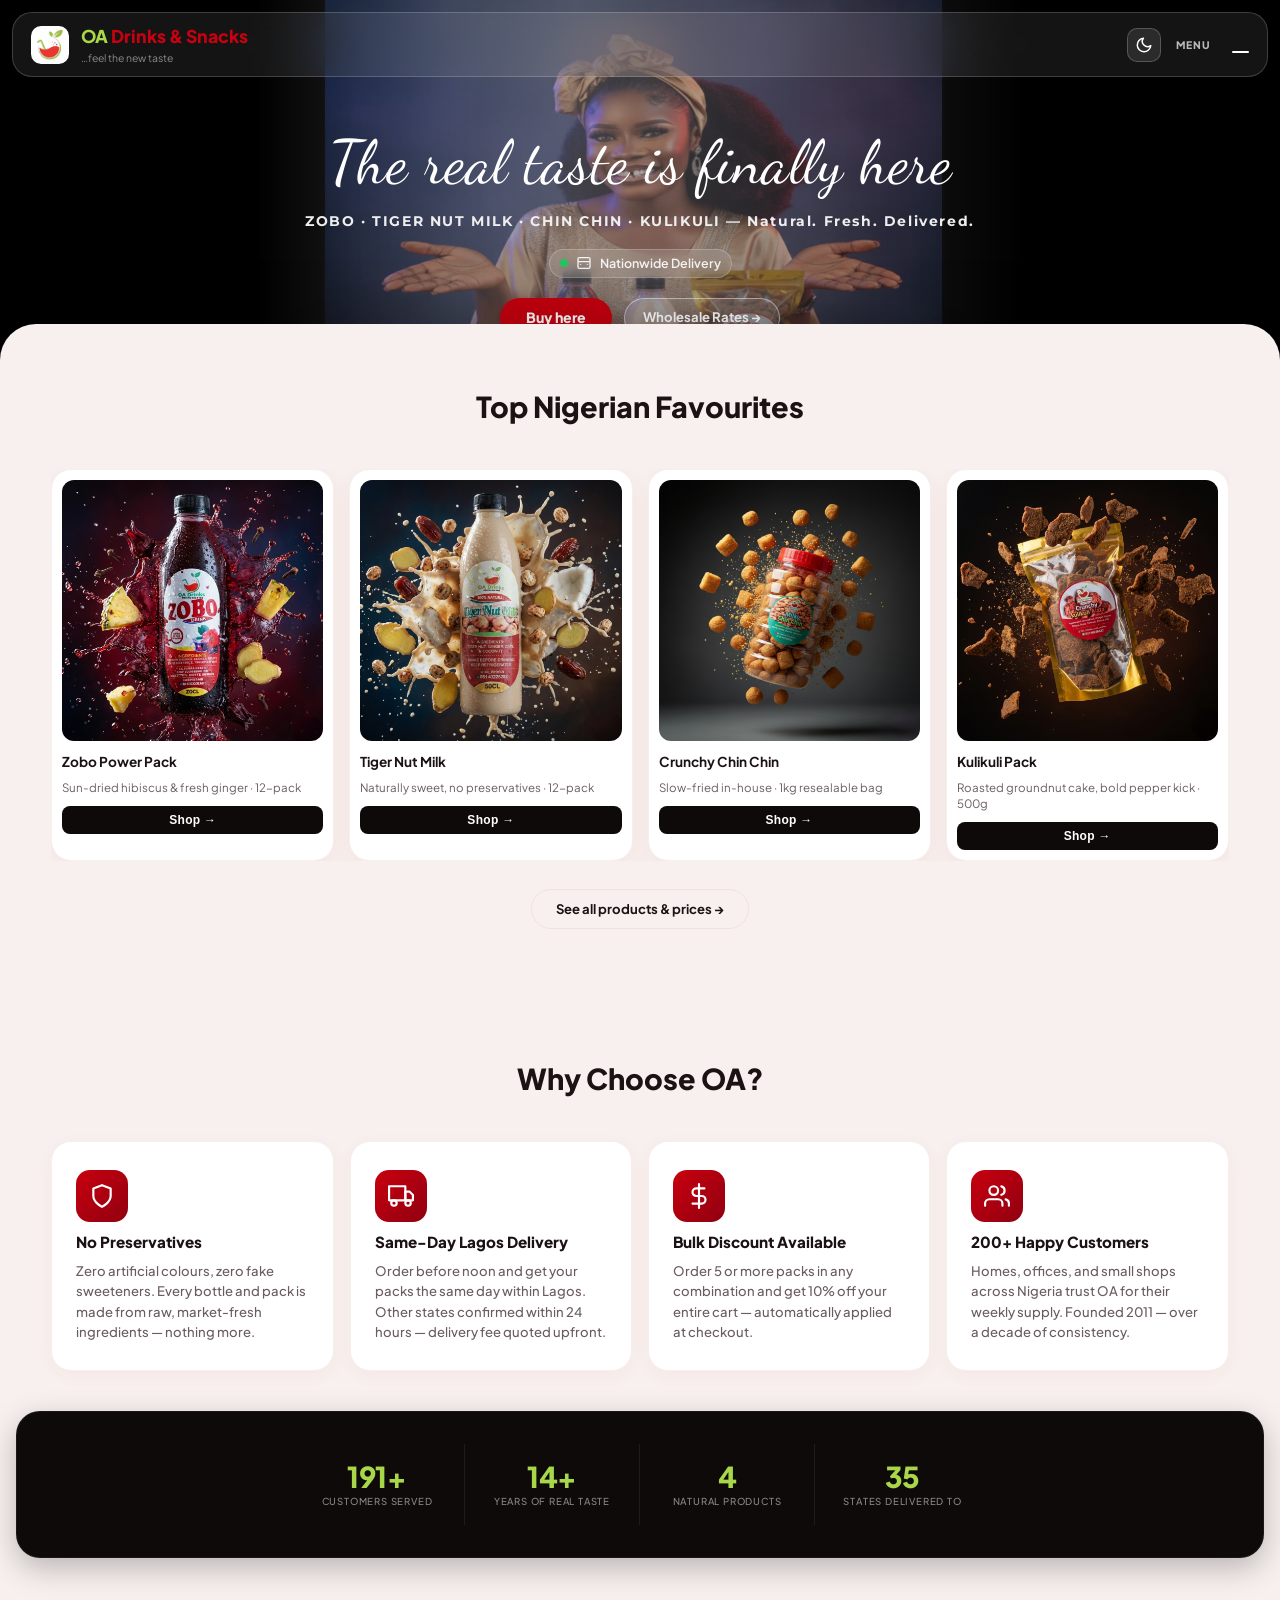
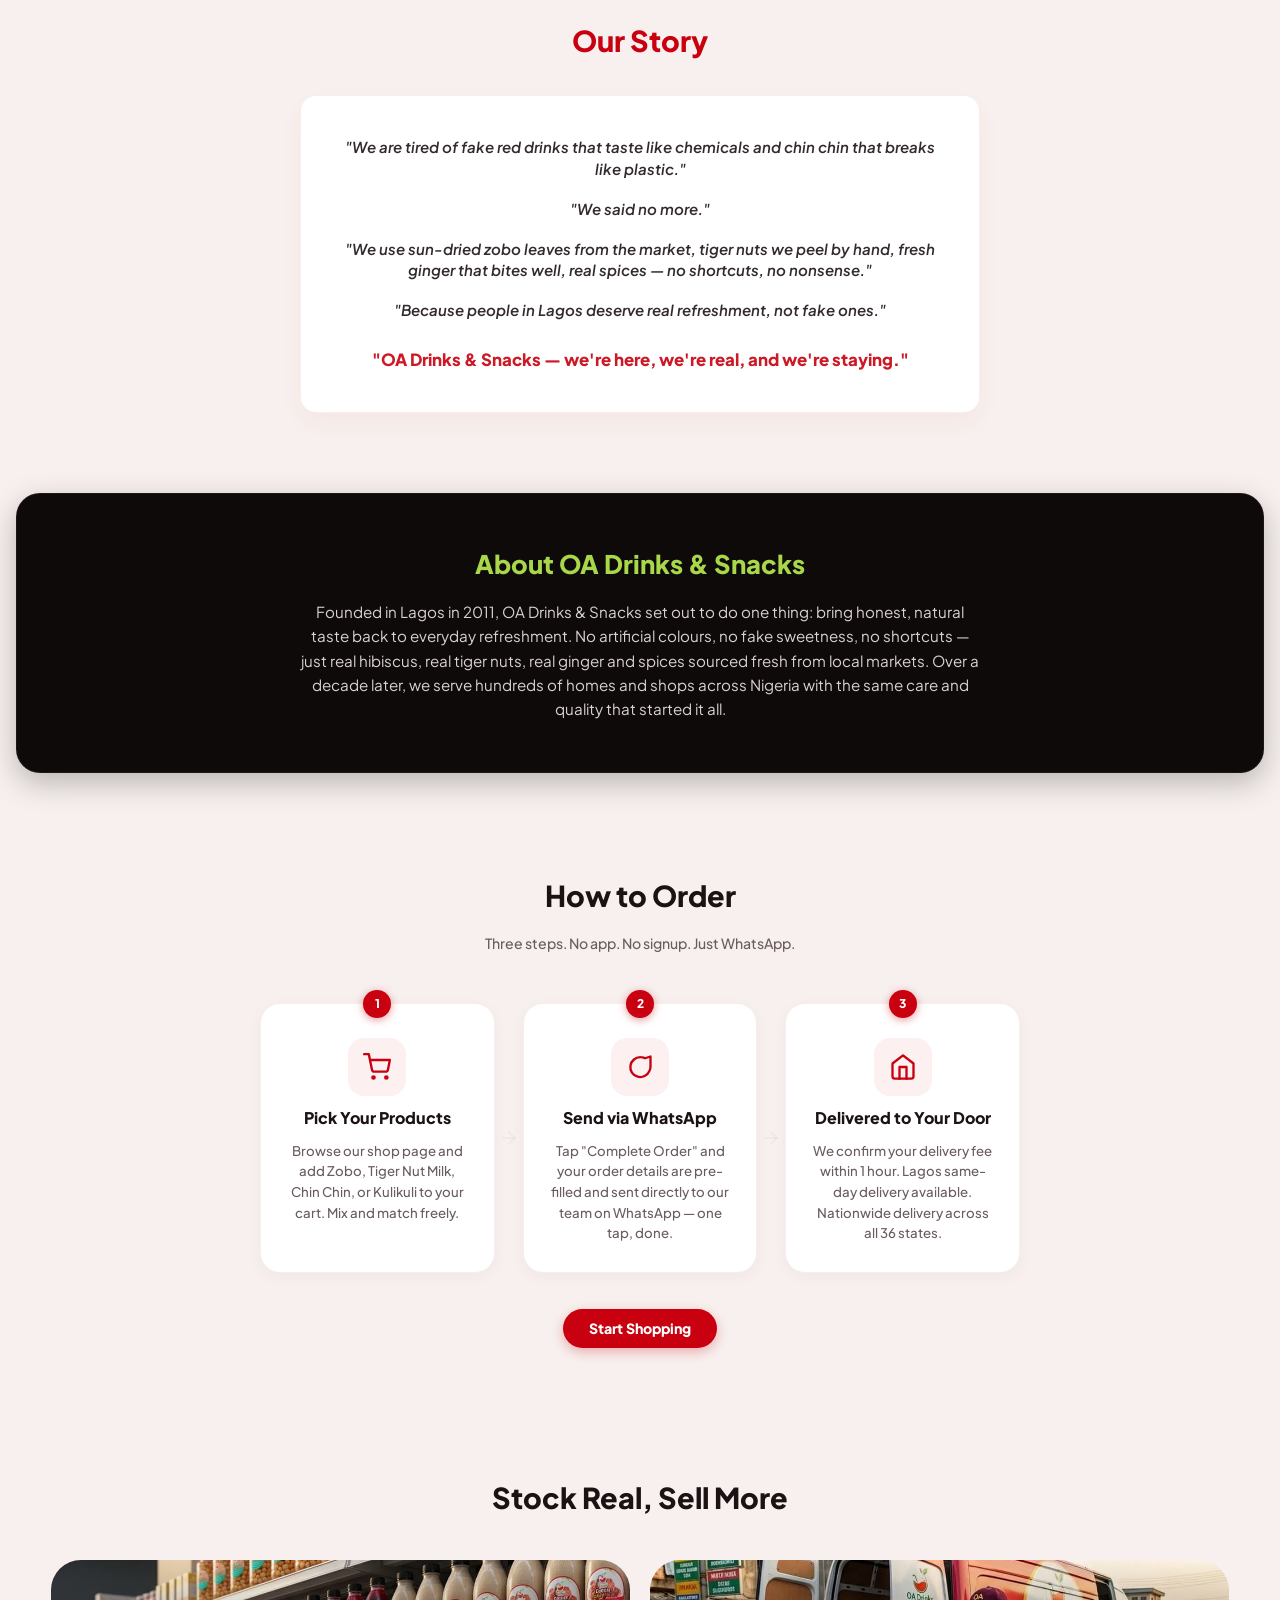
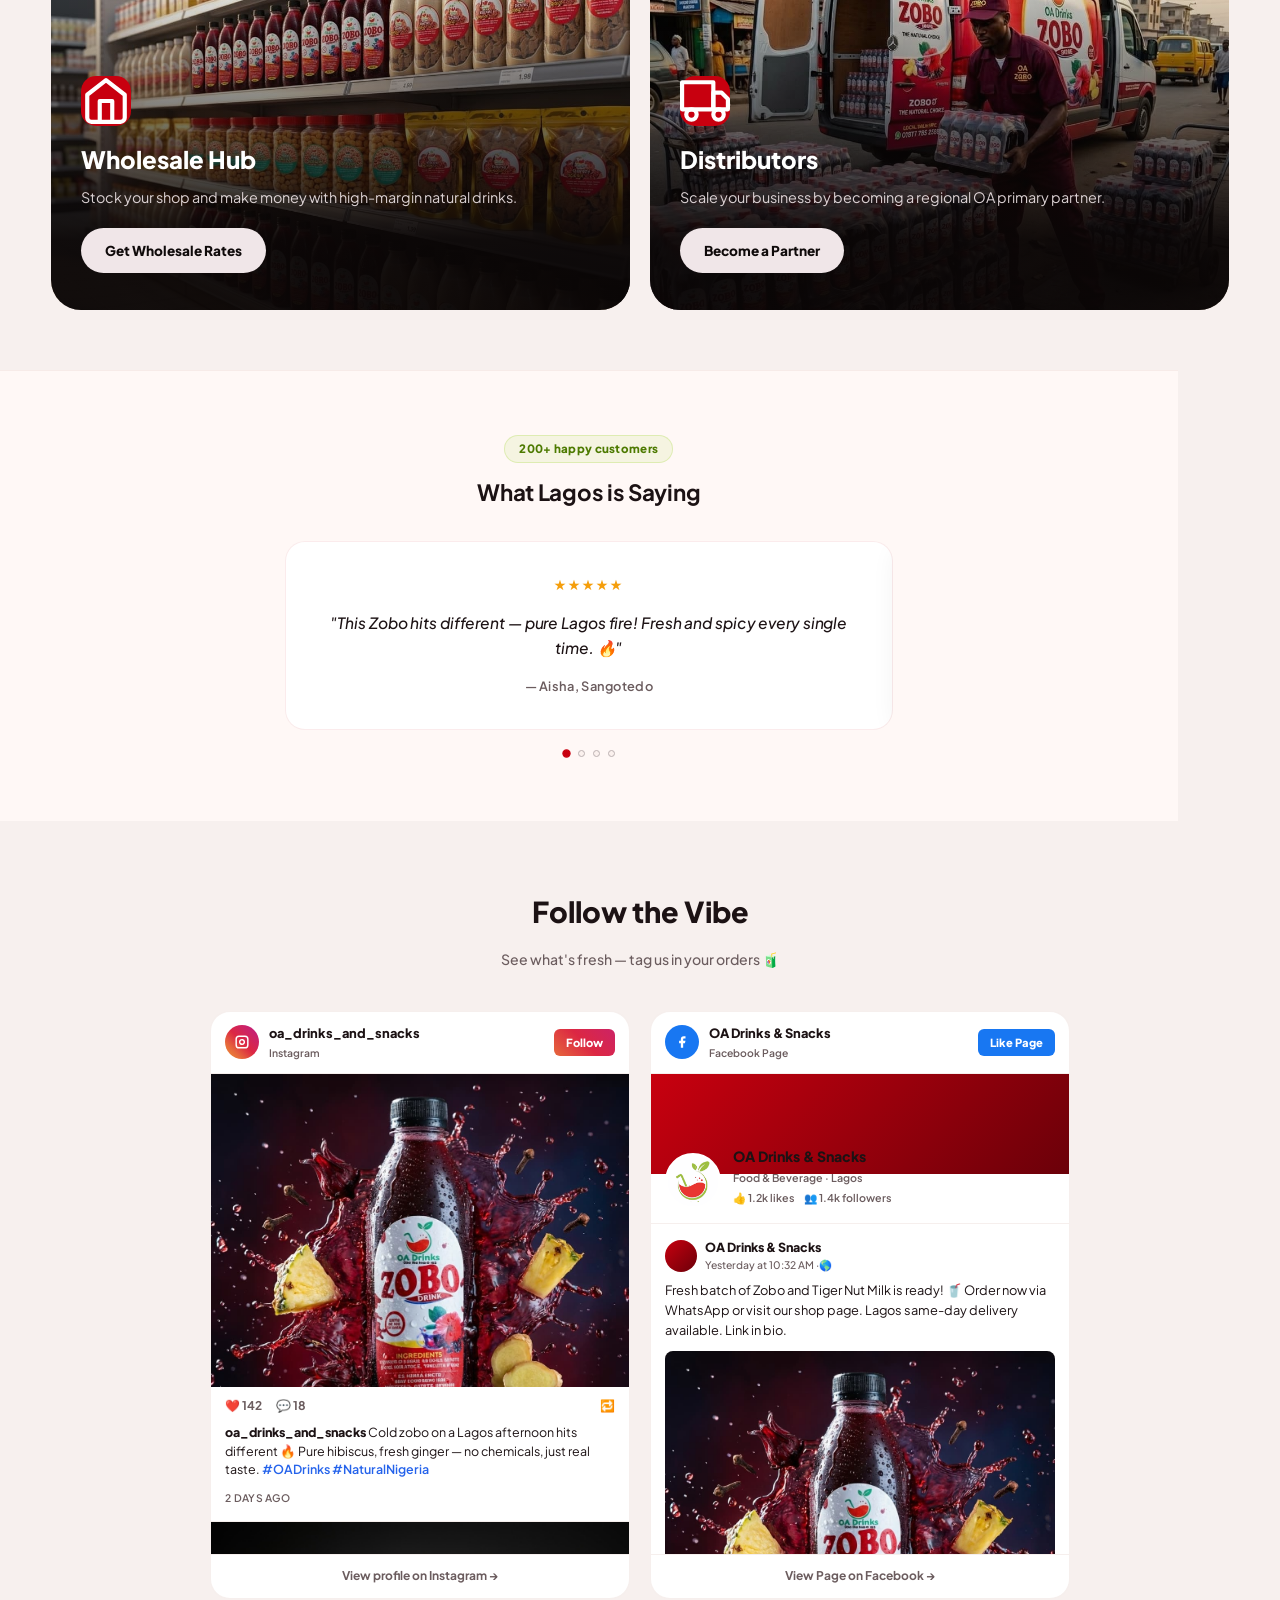
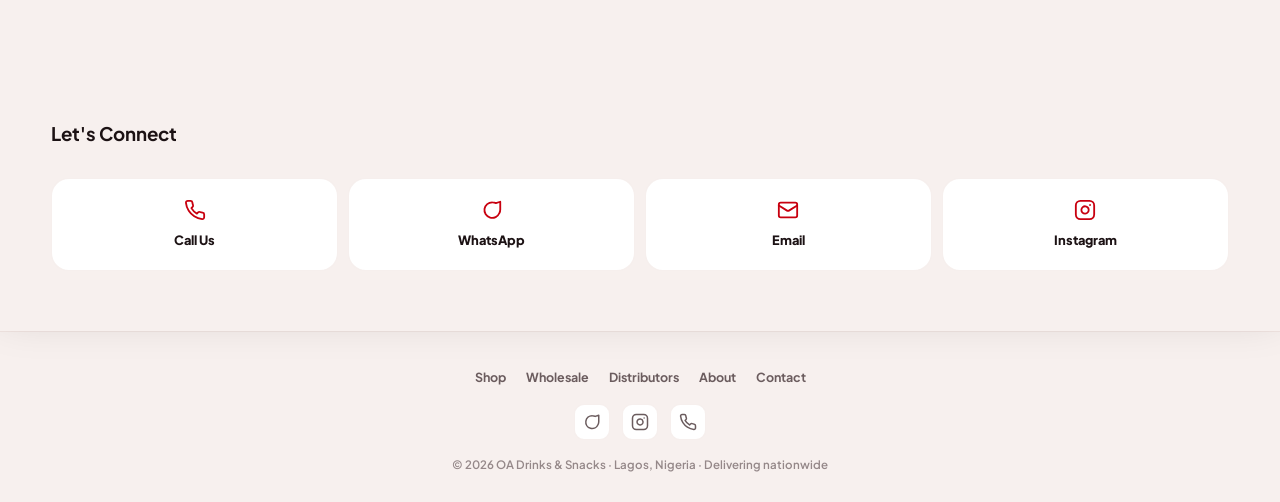
==== index.html @ d8aaf2cd "Upload Test for Sheet DB" ====
<!DOCTYPE html>
<html lang="en">
<head>
  <meta charset="UTF-8" />
  <meta name="viewport" content="width=device-width, initial-scale=1.0"/>
  <title>OA Drinks & Snacks | The Real Taste is Finally Here</title>
  <link rel="stylesheet" href="index.css" />
  <link href="https://fonts.googleapis.com/css2?family=Plus+Jakarta+Sans:wght@400;500;600;700;800&family=Montserrat:wght@700;900&family=Dancing+Script:wght@400;500;600;700&display=swap" rel="stylesheet">
  <link rel="stylesheet" href="bot.css">
  <!-- Facebook SDK for Page Plugin -->
  <script async defer crossorigin="anonymous"
    src="https://connect.facebook.net/en_GB/sdk.js#xfbml=1&version=v19.0"
    nonce="oa2026fb">
  </script>
  <script src="bot.js" defer></script>
</head>
<body>

  <div id="fb-root"></div>

  <div id="preloader" class="shimmer">
    <div class="skeleton-header"></div>
    <div class="skeleton-hero"></div>
    <div class="skeleton-grid container">
      <div class="skeleton-card"></div>
      <div class="skeleton-card"></div>
      <div class="skeleton-card"></div>
      <div class="skeleton-card"></div>
    </div>
  </div>

  <header class="header">
    <div class="logo-container">
      <img src="logo.png" alt="OA Logo" class="oa-logo-box" style="object-fit: contain; background: none;">
      <div class="brand-text">
        <h1 class="brand-name">
          <span class="lime">OA</span> <span class="red">Drinks & Snacks</span>
        </h1>
        <p class="brand-tagline">…feel the new taste</p>
      </div>
    </div>

    <div class="nav-right-actions">
      <button id="theme-toggle" aria-label="Toggle Theme">
        <svg xmlns="http://www.w3.org/2000/svg" width="18" height="18" viewBox="0 0 24 24" fill="none" stroke="currentColor" stroke-width="2" stroke-linecap="round" stroke-linejoin="round"><path d="M21 12.79A9 9 0 1 1 11.21 3 7 7 0 0 0 21 12.79z"></path></svg>
      </button>

      <div class="nav-trigger-wrapper">
        <span class="menu-label">MENU</span>
        <button class="hamburger" aria-label="Toggle menu">
          <span class="line-top"></span>
          <span class="line-bottom"></span>
        </button>
      </div>
    </div>

    <nav class="mobile-menu">
      <ul>
        <li><a href="consumer.html">Buy Here</a></li>
        <li><a href="business.html">Wholesale Hub</a></li>
        <li><a href="distributor.html">Distributors</a></li>
        <li><a href="#about">About Us</a></li>
        <li><a href="#social">Follow Us</a></li>
        <li><a href="#contact">Contact Us</a></li>
      </ul>
    </nav>
  </header>

  <section class="parallax-hero">
    <div class="hero-shimmer-overlay"></div>
    <div class="hero-content">
      <h2 class="hero-title animate-slide-up">
        <span class="word" data-word="The">The</span>
        <span class="word" data-word="real">real</span>
        <span class="word" data-word="taste">taste</span>
        <span class="word" data-word="is">is</span>
        <span class="word" data-word="finally">finally</span>
        <span class="word" data-word="here">here</span>
      </h2>
      <p class="hero-subtitle animate-slide-up delay-1">ZOBO · TIGER NUT MILK · CHIN CHIN · KULIKULI — Natural. Fresh. Delivered.</p>
      <div class="hero-micro-delivery">
        <span class="pulse-dot"></span>
        <svg xmlns="http://www.w3.org/2000/svg" width="16" height="16" viewBox="0 0 24 24" fill="none" stroke="currentColor" stroke-width="2" stroke-linecap="round" stroke-linejoin="round"><rect x="3" y="4" width="18" height="16" rx="2"/><path d="M7 14h.01"/><path d="M17 14h.01"/><path d="M4 10h16"/></svg>
        <span>Nationwide Delivery</span>
      </div>
      <div class="hero-cta-stack animate-slide-up delay-2">
        <a href="consumer.html" class="btn-primary ripple">Buy here</a>
        <a href="business.html" class="btn-secondary-ghost ripple">Wholesale Rates &rarr;</a>
      </div>
    </div>
  </section>

  <main class="scroll-container">
    <section class="section-padding container">
      <h3 class="section-label centered-title">Top Nigerian Favourites</h3>
      
      <div class="mini-product-grid">
        <div class="mini-card slide-in">
          <div class="mini-img-box">
            <img src="zobo.png" alt="Zobo">
          </div>
          <div class="mini-info">
            <h4>Zobo Power Pack</h4>
            <p class="mini-desc">Sun-dried hibiscus &amp; fresh ginger · 12-pack</p>
            <button class="buy-it-btn ripple">Shop &rarr;</button>
          </div>
        </div>

        <div class="mini-card slide-in">
          <div class="mini-img-box">
            <img src="tigernut.png" alt="Tiger Nut">
          </div>
          <div class="mini-info">
            <h4>Tiger Nut Milk</h4>
            <p class="mini-desc">Naturally sweet, no preservatives · 12-pack</p>
            <button class="buy-it-btn ripple">Shop &rarr;</button>
          </div>
        </div>

        <div class="mini-card slide-in">
          <div class="mini-img-box">
            <img src="chin.png" alt="Chin Chin">
          </div>
          <div class="mini-info">
            <h4>Crunchy Chin Chin</h4>
            <p class="mini-desc">Slow-fried in-house · 1kg resealable bag</p>
            <button class="buy-it-btn ripple">Shop &rarr;</button>
          </div>
        </div>

        <div class="mini-card slide-in">
          <div class="mini-img-box">
            <img src="kuli.png" alt="Kulikuli">
          </div>
          <div class="mini-info">
            <h4>Kulikuli Pack</h4>
            <p class="mini-desc">Roasted groundnut cake, bold pepper kick · 500g</p>
            <button class="buy-it-btn ripple">Shop &rarr;</button>
          </div>
        </div>
      </div>
      <div class="shop-all-wrap">
        <a href="consumer.html" class="shop-all-cta ripple">See all products &amp; prices &rarr;</a>
      </div>
    </section>
    <!-- ── Why OA? differentiator strip ── -->
    <section class="why-oa-section container">
      <h3 class="section-title centered-title why-oa-title">Why Choose OA?</h3>
      <div class="why-oa-grid">

        <div class="why-card slide-in">
          <div class="why-icon">
            <svg xmlns="http://www.w3.org/2000/svg" width="26" height="26" viewBox="0 0 24 24" fill="none" stroke="currentColor" stroke-width="2" stroke-linecap="round" stroke-linejoin="round"><path d="M12 22s8-4 8-10V5l-8-3-8 3v7c0 6 8 10 8 10z"/></svg>
          </div>
          <h4 class="why-label">No Preservatives</h4>
          <p class="why-desc">Zero artificial colours, zero fake sweeteners. Every bottle and pack is made from raw, market-fresh ingredients — nothing more.</p>
        </div>

        <div class="why-card slide-in">
          <div class="why-icon">
            <svg xmlns="http://www.w3.org/2000/svg" width="26" height="26" viewBox="0 0 24 24" fill="none" stroke="currentColor" stroke-width="2" stroke-linecap="round" stroke-linejoin="round"><rect x="1" y="3" width="15" height="13"/><polygon points="16 8 20 8 23 11 23 16 16 16 16 8"/><circle cx="5.5" cy="18.5" r="2.5"/><circle cx="18.5" cy="18.5" r="2.5"/></svg>
          </div>
          <h4 class="why-label">Same-Day Lagos Delivery</h4>
          <p class="why-desc">Order before noon and get your packs the same day within Lagos. Other states confirmed within 24 hours — delivery fee quoted upfront.</p>
        </div>

        <div class="why-card slide-in">
          <div class="why-icon">
            <svg xmlns="http://www.w3.org/2000/svg" width="26" height="26" viewBox="0 0 24 24" fill="none" stroke="currentColor" stroke-width="2" stroke-linecap="round" stroke-linejoin="round"><line x1="12" y1="1" x2="12" y2="23"/><path d="M17 5H9.5a3.5 3.5 0 0 0 0 7h5a3.5 3.5 0 0 1 0 7H6"/></svg>
          </div>
          <h4 class="why-label">Bulk Discount Available</h4>
          <p class="why-desc">Order 5 or more packs in any combination and get 10% off your entire cart — automatically applied at checkout.</p>
        </div>

        <div class="why-card slide-in">
          <div class="why-icon">
            <svg xmlns="http://www.w3.org/2000/svg" width="26" height="26" viewBox="0 0 24 24" fill="none" stroke="currentColor" stroke-width="2" stroke-linecap="round" stroke-linejoin="round"><path d="M17 21v-2a4 4 0 0 0-4-4H5a4 4 0 0 0-4 4v2"/><circle cx="9" cy="7" r="4"/><path d="M23 21v-2a4 4 0 0 0-3-3.87"/><path d="M16 3.13a4 4 0 0 1 0 7.75"/></svg>
          </div>
          <h4 class="why-label">200+ Happy Customers</h4>
          <p class="why-desc">Homes, offices, and small shops across Nigeria trust OA for their weekly supply. Founded 2011 — over a decade of consistency.</p>
        </div>

      </div>
    </section>

    <section class="counter-section glass-counter" id="counter-trigger">
      <div class="container">
        <div class="multi-counter-grid">
          <div class="counter-stat slide-in">
            <div class="counter-number" id="counter-customers">0</div>
            <p class="counter-sub">Customers Served</p>
          </div>
          <div class="counter-stat slide-in">
            <div class="counter-number" id="counter-years">0</div>
            <p class="counter-sub">Years of Real Taste</p>
          </div>
          <div class="counter-stat slide-in">
            <div class="counter-number" id="counter-products">0</div>
            <p class="counter-sub">Natural Products</p>
          </div>
          <div class="counter-stat slide-in">
            <div class="counter-number" id="counter-states">0</div>
            <p class="counter-sub">States Delivered To</p>
          </div>
        </div>
      </div>
    </section>

    <section class="story-section container">
      <h3 class="story-title">Our Story</h3>
      <div class="story-card">
        <p class="story-text">
          "We are tired of fake red drinks that taste like chemicals and chin chin that breaks like plastic."
        </p>
        <p class="story-text">
          "We said no more."
        </p>
        <p class="story-text">
          "We use sun-dried zobo leaves from the market, tiger nuts we peel by hand, fresh ginger that bites well, real spices — no shortcuts, no nonsense."
        </p>
        <p class="story-text">
          "Because people in Lagos deserve real refreshment, not fake ones."
        </p>
        <p class="story-text bold-highlight">
          "OA Drinks & Snacks — we're here, we're real, and we're staying."
        </p>
      </div>
    </section>

    <section id="about" class="about-bio-section glass-counter">
      <div class="container">
        <div class="bio-content">
          <h3 class="bio-title">About OA Drinks & Snacks</h3>
          <p class="bio-text">
            Founded in Lagos in 2011, OA Drinks & Snacks set out to do one thing: bring honest, natural taste back to everyday refreshment.
            No artificial colours, no fake sweetness, no shortcuts — just real hibiscus, real tiger nuts, real ginger and spices sourced fresh from local markets.
            Over a decade later, we serve hundreds of homes and shops across Nigeria with the same care and quality that started it all.
          </p>
        </div>
      </div>
    </section>
    <!-- ── How It Works ── -->
    <section class="how-section section-padding container">
      <h3 class="section-title centered-title">How to Order</h3>
      <p class="how-subtitle">Three steps. No app. No signup. Just WhatsApp.</p>
      <div class="how-steps">

        <div class="how-step slide-in">
          <div class="how-step-num">1</div>
          <div class="how-step-icon">
            <svg xmlns="http://www.w3.org/2000/svg" width="28" height="28" viewBox="0 0 24 24" fill="none" stroke="currentColor" stroke-width="2" stroke-linecap="round" stroke-linejoin="round"><circle cx="9" cy="21" r="1"/><circle cx="20" cy="21" r="1"/><path d="M1 1h4l2.68 13.39a2 2 0 0 0 2 1.61h9.72a2 2 0 0 0 2-1.61L23 6H6"/></svg>
          </div>
          <h4 class="how-step-title">Pick Your Products</h4>
          <p class="how-step-desc">Browse our shop page and add Zobo, Tiger Nut Milk, Chin Chin, or Kulikuli to your cart. Mix and match freely.</p>
        </div>

        <div class="how-connector" aria-hidden="true">
          <svg xmlns="http://www.w3.org/2000/svg" width="20" height="20" viewBox="0 0 24 24" fill="none" stroke="currentColor" stroke-width="2.5" stroke-linecap="round" stroke-linejoin="round"><path d="M5 12h14"/><path d="m12 5 7 7-7 7"/></svg>
        </div>

        <div class="how-step slide-in">
          <div class="how-step-num">2</div>
          <div class="how-step-icon">
            <svg xmlns="http://www.w3.org/2000/svg" width="28" height="28" viewBox="0 0 24 24" fill="none" stroke="currentColor" stroke-width="2" stroke-linecap="round" stroke-linejoin="round"><path d="M21 11.5a8.38 8.38 0 0 1-.9 3.8 8.5 8.5 0 1 1-7.6-11.7 8.38 8.38 0 0 1 3.8.9L21 3z"/></svg>
          </div>
          <h4 class="how-step-title">Send via WhatsApp</h4>
          <p class="how-step-desc">Tap "Complete Order" and your order details are pre-filled and sent directly to our team on WhatsApp — one tap, done.</p>
        </div>

        <div class="how-connector" aria-hidden="true">
          <svg xmlns="http://www.w3.org/2000/svg" width="20" height="20" viewBox="0 0 24 24" fill="none" stroke="currentColor" stroke-width="2.5" stroke-linecap="round" stroke-linejoin="round"><path d="M5 12h14"/><path d="m12 5 7 7-7 7"/></svg>
        </div>

        <div class="how-step slide-in">
          <div class="how-step-num">3</div>
          <div class="how-step-icon">
            <svg xmlns="http://www.w3.org/2000/svg" width="28" height="28" viewBox="0 0 24 24" fill="none" stroke="currentColor" stroke-width="2" stroke-linecap="round" stroke-linejoin="round"><path d="M3 9l9-7 9 7v11a2 2 0 0 1-2 2H5a2 2 0 0 1-2-2z"/><polyline points="9 22 9 12 15 12 15 22"/></svg>
          </div>
          <h4 class="how-step-title">Delivered to Your Door</h4>
          <p class="how-step-desc">We confirm your delivery fee within 1 hour. Lagos same-day delivery available. Nationwide delivery across all 36 states.</p>
        </div>

      </div>
      <div class="how-cta-wrap">
        <a href="consumer.html" class="btn-primary ripple">Start Shopping</a>
      </div>
    </section>

    <section class="section-padding container">
      <h3 class="section-title centered-title">Stock Real, Sell More</h3>
      <div class="path-cards">
        <div class="vibe-card slide-in">
          <div class="vibe-card-bg">
            <img src="biz.png" alt="Wholesale Hub">
          </div>
          <div class="vibe-overlay"></div>
          <div class="vibe-content">
            <div class="icon-circle">
              <svg xmlns="http://www.w3.org/2000/svg" viewBox="0 0 24 24" fill="none" stroke="currentColor" stroke-width="2" stroke-linecap="round" stroke-linejoin="round"><path d="M3 9l9-7 9 7v11a2 2 0 0 1-2 2H5a2 2 0 0 1-2-2z"/><polyline points="9 22 9 12 15 12 15 22"/></svg>
            </div>
            <h4>Wholesale Hub</h4>
            <p>Stock your shop and make money with high-margin natural drinks.</p>
            <a href="business.html" class="btn-path ripple">Get Wholesale Rates</a>
          </div>
        </div>

        <div class="vibe-card slide-in">
          <div class="vibe-card-bg">
            <img src="dis.png" alt="Distributors">
          </div>
          <div class="vibe-overlay"></div>
          <div class="vibe-content">
            <div class="icon-circle">
              <svg xmlns="http://www.w3.org/2000/svg" viewBox="0 0 24 24" fill="none" stroke="currentColor" stroke-width="2" stroke-linecap="round" stroke-linejoin="round"><rect x="1" y="3" width="15" height="13"/><polygon points="16 8 20 8 23 11 23 16 16 16 16 8"/><circle cx="5.5" cy="18.5" r="2.5"/><circle cx="18.5" cy="18.5" r="2.5"/></svg>
            </div>
            <h4>Distributors</h4>
            <p>Scale your business by becoming a regional OA primary partner.</p>
            <a href="distributor.html" class="btn-path ripple">Become a Partner</a>
          </div>
        </div>
      </div>
    </section>

    <section class="reviews-section container">
      <div class="review-count-badge">200+ happy customers</div>
      <h3 class="section-title">What Lagos is Saying</h3>
      <div class="testimonial-wrapper">
        <div class="testimonial-slider">
          <div class="testimonial-track" id="testimonial-track">
            <div class="testimonial-card">
              <div class="review-stars">★★★★★</div>
              <p class="review-text">"This Zobo hits different — pure Lagos fire! Fresh and spicy every single time. 🔥"</p>
              <p class="review-author">— Aisha, Sangotedo</p>
            </div>
            <div class="testimonial-card">
              <div class="review-stars">★★★★★</div>
              <p class="review-text">"The Chin Chin is perfectly spiced. My family finished a whole pack in minutes!"</p>
              <p class="review-author">— Tunde, Lekki</p>
            </div>
            <div class="testimonial-card">
              <div class="review-stars">★★★★★</div>
              <p class="review-text">"Tiger Nut Milk is my new daily addiction. Naturally sweet and refreshing."</p>
              <p class="review-author">— Funke, Ajah</p>
            </div>
            <div class="testimonial-card">
              <div class="review-stars">★★★★★</div>
              <p class="review-text">"Kulikuli pack is the real deal — spicy, crunchy, goes perfectly with cold zobo. We now order every week!"</p>
              <p class="review-author">— Emeka, Surulere</p>
            </div>
          </div>
        </div>
        <div class="testimonial-dots" id="testimonial-dots">
          <span class="t-dot active" data-index="0"></span>
          <span class="t-dot" data-index="1"></span>
          <span class="t-dot" data-index="2"></span>
          <span class="t-dot" data-index="3"></span>
        </div>
      </div>
    </section>


    <!-- ── Social Proof ── -->
    <section class="social-proof-section section-padding container" id="social">
      <h3 class="section-title centered-title">Follow the Vibe</h3>
      <p class="social-proof-sub">See what's fresh — tag us in your orders 🧃</p>

      <div class="social-embeds-grid">

        <!-- ── INSTAGRAM CARD ─────────────────────────────────────────── -->
        <!--
          PRODUCTION SWAP GUIDE — Instagram:
          1. Open instagram.com/oa_drinks_and_snacks on desktop
          2. Open any post → click ⋯ → "Embed" → copy the <blockquote> snippet
          3. Replace the entire <div class="mock-ig-feed"> block below with that snippet
          4. Remove the ig-mock-live attribute from the card div
          The mock UI below is intentionally faithful to Instagram's embed frame
          so there is zero layout shift when the real embed is dropped in.
        -->
        <div class="social-embed-card" ig-mock-live>
          <div class="social-embed-header ig-header">
            <div class="seh-left">
              <div class="seh-avatar ig-gradient">
                <svg xmlns="http://www.w3.org/2000/svg" width="14" height="14" viewBox="0 0 24 24" fill="none" stroke="white" stroke-width="2.5"><rect x="2" y="2" width="20" height="20" rx="5"/><path d="M16 11.37A4 4 0 1 1 12.63 8 4 4 0 0 1 16 11.37z"/><line x1="17.5" y1="6.5" x2="17.51" y2="6.5"/></svg>
              </div>
              <div class="seh-meta">
                <span class="seh-handle">oa_drinks_and_snacks</span>
                <span class="seh-platform">Instagram</span>
              </div>
            </div>
            <a href="https://instagram.com/oa_drinks_and_snacks" target="_blank" rel="noopener" class="seh-follow-btn ig-follow-btn" aria-label="Follow on Instagram">Follow</a>
          </div>

          <!-- Mock post feed — 3 post previews -->
          <div class="mock-ig-feed">
            <div class="mock-post">
              <div class="mock-post-img ig-gradient-bg">
                <img src="zobo.png" alt="Zobo post" loading="lazy">
              </div>
              <div class="mock-post-body">
                <div class="mock-post-actions">
                  <span class="mock-action">&#10084;&#65039; 142</span>
                  <span class="mock-action">&#128172; 18</span>
                  <span class="mock-action mock-share">&#128257;</span>
                </div>
                <p class="mock-post-caption"><strong>oa_drinks_and_snacks</strong> Cold zobo on a Lagos afternoon hits different 🔥 Pure hibiscus, fresh ginger — no chemicals, just real taste. <span class="mock-hashtag">#OADrinks</span> <span class="mock-hashtag">#NaturalNigeria</span></p>
                <span class="mock-post-time">2 days ago</span>
              </div>
            </div>

            <div class="mock-post">
              <div class="mock-post-img">
                <img src="chin.png" alt="Chin chin post" loading="lazy">
              </div>
              <div class="mock-post-body">
                <div class="mock-post-actions">
                  <span class="mock-action">&#10084;&#65039; 98</span>
                  <span class="mock-action">&#128172; 11</span>
                  <span class="mock-action mock-share">&#128257;</span>
                </div>
                <p class="mock-post-caption"><strong>oa_drinks_and_snacks</strong> Crunchy Chin Chin dropping this weekend 💪 1kg resealable bags. DM to order or tap the link in bio. <span class="mock-hashtag">#ChinChin</span> <span class="mock-hashtag">#MadeInLagos</span></p>
                <span class="mock-post-time">5 days ago</span>
              </div>
            </div>

            <div class="mock-post">
              <div class="mock-post-img">
                <img src="tigernut.png" alt="Tiger nut post" loading="lazy">
              </div>
              <div class="mock-post-body">
                <div class="mock-post-actions">
                  <span class="mock-action">&#10084;&#65039; 76</span>
                  <span class="mock-action">&#128172; 9</span>
                  <span class="mock-action mock-share">&#128257;</span>
                </div>
                <p class="mock-post-caption"><strong>oa_drinks_and_snacks</strong> Tiger Nut Milk — naturally sweet, zero preservatives. Your body will thank you 🥛 <span class="mock-hashtag">#TigerNut</span> <span class="mock-hashtag">#HealthyNigeria</span></p>
                <span class="mock-post-time">1 week ago</span>
              </div>
            </div>
          </div>

          <a href="https://instagram.com/oa_drinks_and_snacks" target="_blank" rel="noopener" class="social-view-more ig-view-more">View profile on Instagram &rarr;</a>
        </div>

        <!-- ── FACEBOOK CARD ──────────────────────────────────────────── -->
        <!--
          PRODUCTION SWAP GUIDE — Facebook:
          1. Go to developers.facebook.com/docs/plugins/page-plugin
          2. Enter your Page URL: https://www.facebook.com/oadrinksandsnacks
          3. Set width 400, height 500, check Timeline tab
          4. Click Get Code and copy the <div class="fb-page"> block
          5. Replace the <div class="mock-fb-page"> block below with that div
          6. The FB SDK is already loaded in <head> — no extra script needed
          7. Remove the fb-mock-live attribute from the card div
        -->
        <div class="social-embed-card" fb-mock-live>
          <div class="social-embed-header fb-header">
            <div class="seh-left">
              <div class="seh-avatar fb-blue">
                <svg xmlns="http://www.w3.org/2000/svg" width="14" height="14" viewBox="0 0 24 24" fill="white" stroke="none"><path d="M18 2h-3a5 5 0 0 0-5 5v3H7v4h3v8h4v-8h3l1-4h-4V7a1 1 0 0 1 1-1h3z"/></svg>
              </div>
              <div class="seh-meta">
                <span class="seh-handle">OA Drinks &amp; Snacks</span>
                <span class="seh-platform">Facebook Page</span>
              </div>
            </div>
            <a href="https://facebook.com/oadrinksandsnacks" target="_blank" rel="noopener" class="seh-follow-btn fb-follow-btn" aria-label="Like on Facebook">Like Page</a>
          </div>

          <!-- Mock FB page timeline -->
          <div class="mock-fb-page">
            <div class="mock-fb-cover"></div>
            <div class="mock-fb-profile-row">
              <div class="mock-fb-avatar">
                <img src="logo.png" alt="OA Drinks logo" loading="lazy">
              </div>
              <div class="mock-fb-page-info">
                <span class="mock-fb-name">OA Drinks &amp; Snacks</span>
                <span class="mock-fb-category">Food &amp; Beverage · Lagos</span>
                <div class="mock-fb-likes">
                  <span>&#128077; 1.2k likes</span>
                  <span>&#128101; 1.4k followers</span>
                </div>
              </div>
            </div>

            <div class="mock-fb-posts">
              <div class="mock-fb-post">
                <div class="mock-fb-post-header">
                  <div class="mock-fb-post-avatar"></div>
                  <div>
                    <span class="mock-fb-post-name">OA Drinks &amp; Snacks</span>
                    <span class="mock-fb-post-time">Yesterday at 10:32 AM ·&#127758;</span>
                  </div>
                </div>
                <p class="mock-fb-post-text">Fresh batch of Zobo and Tiger Nut Milk is ready! 🥤 Order now via WhatsApp or visit our shop page. Lagos same-day delivery available. Link in bio.</p>
                <div class="mock-fb-post-img">
                  <img src="zobo.png" alt="Zobo batch" loading="lazy">
                </div>
                <div class="mock-fb-reactions">
                  <span>&#128079; &#10084;&#65039; 47</span>
                  <span>8 comments</span>
                  <span>12 shares</span>
                </div>
              </div>

              <div class="mock-fb-post">
                <div class="mock-fb-post-header">
                  <div class="mock-fb-post-avatar"></div>
                  <div>
                    <span class="mock-fb-post-name">OA Drinks &amp; Snacks</span>
                    <span class="mock-fb-post-time">3 days ago ·&#127758;</span>
                  </div>
                </div>
                <p class="mock-fb-post-text">Order 5 packs or more and get 10% off your entire cart 🎉 Mix Zobo, Chin Chin, Tiger Nut Milk — any combination counts. Tap below to shop!</p>
                <div class="mock-fb-reactions">
                  <span>&#128079; &#10084;&#65039; 31</span>
                  <span>5 comments</span>
                  <span>7 shares</span>
                </div>
              </div>
            </div>
          </div>

          <a href="https://facebook.com/oadrinksandsnacks" target="_blank" rel="noopener" class="social-view-more fb-view-more">View Page on Facebook &rarr;</a>
        </div>

      </div>
    </section>

    <section id="contact" class="section-padding container">
      <h3 class="section-title">Let's Connect</h3>
      <div class="contact-grid">
        <a href="tel:08140226282" class="slim-contact-item slide-in ripple">
          <svg xmlns="http://www.w3.org/2000/svg" viewBox="0 0 24 24" fill="none" stroke="currentColor" stroke-width="2" stroke-linecap="round" stroke-linejoin="round"><path d="M22 16.92v3a2 2 0 0 1-2.18 2 19.79 19.79 0 0 1-8.63-3.07 19.5 19.5 0 0 1-6-6 19.79 19.79 0 0 1-3.07-8.67A2 2 0 0 1 4.11 2h3a2 2 0 0 1 2 1.72 12.84 12.84 0 0 0 .7 2.81 2 2 0 0 1-.45 2.11L8.09 9.91a16 16 0 0 0 6 6l1.27-1.27a2 2 0 0 1 2.11-.45 12.84 12.84 0 0 0 2.81.7A2 2 0 0 1 22 16.92z"/></svg>
          <span>Call Us</span>
        </a>
        <a href="https://wa.me/2348140226282" class="slim-contact-item slide-in wa-accent ripple">
          <svg xmlns="http://www.w3.org/2000/svg" viewBox="0 0 24 24" fill="none" stroke="currentColor" stroke-width="2" stroke-linecap="round" stroke-linejoin="round"><path d="M21 11.5a8.38 8.38 0 0 1-.9 3.8 8.5 8.5 0 1 1-7.6-11.7 8.38 8.38 0 0 1 3.8.9L21 3z"/></svg>
          <span>WhatsApp</span>
        </a>
        <a href="/cdn-cgi/l/email-protection#640b0500160d0a0f17240309050d084a070b09" class="slim-contact-item slide-in ripple">
          <svg xmlns="http://www.w3.org/2000/svg" viewBox="0 0 24 24" fill="none" stroke="currentColor" stroke-width="2" stroke-linecap="round" stroke-linejoin="round"><rect width="20" height="16" x="2" y="4" rx="2"/><path d="m22 7-8.97 5.7a1.94 1.94 0 0 1-2.06 0L2 7"/></svg>
          <span>Email</span>
        </a>
        <a href="https://instagram.com/oa_drinks_and_snacks" target="_blank" class="slim-contact-item slide-in ripple">
          <svg xmlns="http://www.w3.org/2000/svg" viewBox="0 0 24 24" fill="none" stroke="currentColor" stroke-width="2" stroke-linecap="round" stroke-linejoin="round"><rect x="2" y="2" width="20" height="20" rx="5" ry="5"/><path d="M16 11.37A4 4 0 1 1 12.63 8 4 4 0 0 1 16 11.37z"/><line x1="17.5" y1="6.5" x2="17.51" y2="6.5"/></svg>
          <span>Instagram</span>
        </a>
      </div>
    </section>
  </main>

  <footer class="footer">
    <nav class="footer-nav">
      <a href="consumer.html">Shop</a>
      <a href="business.html">Wholesale</a>
      <a href="distributor.html">Distributors</a>
      <a href="#about">About</a>
      <a href="#contact">Contact</a>
    </nav>
    <div class="footer-socials">
      <a href="https://wa.me/2348140226282" class="footer-social-link wa-accent" aria-label="WhatsApp">
        <svg xmlns="http://www.w3.org/2000/svg" width="18" height="18" viewBox="0 0 24 24" fill="none" stroke="currentColor" stroke-width="2" stroke-linecap="round" stroke-linejoin="round"><path d="M21 11.5a8.38 8.38 0 0 1-.9 3.8 8.5 8.5 0 1 1-7.6-11.7 8.38 8.38 0 0 1 3.8.9L21 3z"/></svg>
      </a>
      <a href="https://instagram.com/oa_drinks_and_snacks" target="_blank" class="footer-social-link" aria-label="Instagram">
        <svg xmlns="http://www.w3.org/2000/svg" width="18" height="18" viewBox="0 0 24 24" fill="none" stroke="currentColor" stroke-width="2" stroke-linecap="round" stroke-linejoin="round"><rect x="2" y="2" width="20" height="20" rx="5" ry="5"/><path d="M16 11.37A4 4 0 1 1 12.63 8 4 4 0 0 1 16 11.37z"/><line x1="17.5" y1="6.5" x2="17.51" y2="6.5"/></svg>
      </a>
      <a href="tel:08140226282" class="footer-social-link" aria-label="Call us">
        <svg xmlns="http://www.w3.org/2000/svg" width="18" height="18" viewBox="0 0 24 24" fill="none" stroke="currentColor" stroke-width="2" stroke-linecap="round" stroke-linejoin="round"><path d="M22 16.92v3a2 2 0 0 1-2.18 2 19.79 19.79 0 0 1-8.63-3.07 19.5 19.5 0 0 1-6-6 19.79 19.79 0 0 1-3.07-8.67A2 2 0 0 1 4.11 2h3a2 2 0 0 1 2 1.72 12.84 12.84 0 0 0 .7 2.81 2 2 0 0 1-.45 2.11L8.09 9.91a16 16 0 0 0 6 6l1.27-1.27a2 2 0 0 1 2.11-.45 12.84 12.84 0 0 0 2.81.7A2 2 0 0 1 22 16.92z"/></svg>
      </a>
    </div>
    <p class="footer-copy">© 2026 OA Drinks & Snacks · Lagos, Nigeria · Delivering nationwide</p>
  </footer>

  

  <!-- Sticky shop pill — appears after hero scrolls away (UX #12) -->
  <a id="sticky-shop-pill" href="consumer.html" class="sticky-shop-pill" aria-label="Shop now">
    <svg xmlns="http://www.w3.org/2000/svg" width="16" height="16" viewBox="0 0 24 24" fill="none" stroke="currentColor" stroke-width="2.5" stroke-linecap="round" stroke-linejoin="round"><circle cx="9" cy="21" r="1"/><circle cx="20" cy="21" r="1"/><path d="M1 1h4l2.68 13.39a2 2 0 0 0 2 1.61h9.72a2 2 0 0 0 2-1.61L23 6H6"/></svg>
    Shop Now
  </a>

  <script src="index.js" defer></script>
</body>
</html>
---- index.css ----
:root {
  --zobo-red: #c8000f;
  --lime-vibe: #a8d84a;
  --obsidian: #0f0a0a;
  --bg-cream: #f7f0ee;
  --bg-subtle: #ede4e1;
  --glass: rgba(15, 10, 10, 0.94);
  --glass-border: rgba(255, 255, 255, 0.1);
  --radius-lg: 20px;
  --frosty-dark: rgba(14, 10, 10, 0.88);
  --text-main: #1c1214;
  --text-muted: #6b5c5e;
  --card-bg: #ffffff;
  --card-border: rgba(180, 120, 110, 0.12);
  --section-divider: rgba(180, 120, 110, 0.1);
  --review-bg: #fff8f6;
  --review-border: rgba(200, 0, 15, 0.08);
}

body.dark-mode {
  --bg-cream: #111016;
  --bg-subtle: #19151a;
  --text-main: #eee8f0;
  --text-muted: #9b8fa0;
  --card-bg: #1e1a22;
  --card-border: rgba(255, 255, 255, 0.07);
  --section-divider: rgba(255, 255, 255, 0.06);
  --review-bg: #1a1620;
  --review-border: rgba(168, 216, 74, 0.1);
  --obsidian: #09070a;
  --lime-vibe: #c2f06a;
  --zobo-red: #e8192a;
}

html {
  overflow-x: hidden;
  width: 100%;
}

* { margin: 0; padding: 0; box-sizing: border-box; }

body {
  font-family: 'Plus Jakarta Sans', sans-serif;
  background: var(--bg-cream);
  color: var(--text-main);
  line-height: 1.55;
  overflow-x: hidden;
  width: 100%;
  transition: background 0.4s ease, color 0.4s ease;
}

.container { width: 92%; max-width: 1200px; margin: 0 auto; }

/* Preloader */
#preloader {
  position: fixed; inset: 0; z-index: 9999;
  background: #08060a;
  display: flex; flex-direction: column; padding: 20px;
  transition: opacity 0.6s ease;
}
.shimmer::after {
  content: '';
  position: absolute; inset: 0;
  background: linear-gradient(90deg, transparent, rgba(255,255,255,0.06), transparent);
  transform: translateX(-100%);
  animation: shimmerMove 1.8s infinite;
}
@keyframes shimmerMove { 100% { transform: translateX(100%); } }
.skeleton-header { height: 60px; background: #1a1520; border-radius: 20px; margin-bottom: 40px; }
.skeleton-hero { flex: 1; background: #110e15; border-radius: 0 0 30px 30px; margin-bottom: 40px; }

/* Header & Nav */
.header {
  position: fixed; top: 12px; left: 12px; right: 12px; z-index: 3000;
  background: rgba(255, 255, 255, 0.08);
  backdrop-filter: blur(28px); -webkit-backdrop-filter: blur(28px);
  border: 1px solid rgba(255, 255, 255, 0.18);
  border-radius: var(--radius-lg);
  padding: 10px 18px;
  display: flex; align-items: center; justify-content: space-between;
  transition: background 0.4s ease, backdrop-filter 0.4s ease;
}

.header.scrolled {
  background: var(--frosty-dark);
  backdrop-filter: blur(20px);
  border-color: rgba(255, 255, 255, 0.1);
}

.logo-container { display: flex; align-items: center; gap: 12px; }
.oa-logo-box { width: 38px; height: 38px; border-radius: 10px; }
.brand-name { font-size: 1.1rem; font-weight: 800; color: white; }
.brand-name .lime { color: var(--lime-vibe); }
.brand-name .red { color: var(--zobo-red); }
.brand-tagline { font-size: 0.65rem; color: rgba(255,255,255,0.5); }

.nav-right-actions { display: flex; align-items: center; gap: 15px; }

#theme-toggle {
  background: rgba(255,255,255,0.1);
  border: 1px solid rgba(255,255,255,0.2);
  width: 34px; height: 34px; border-radius: 10px;
  display: flex; align-items: center; justify-content: center;
  cursor: pointer; color: white; transition: 0.3s;
}
#theme-toggle:hover { background: rgba(255,255,255,0.2); }

.nav-trigger-wrapper { display: flex; align-items: center; gap: 10px; cursor: pointer; }
.menu-label { color: white; font-size: 0.65rem; font-weight: 800; letter-spacing: 1px; opacity: 0.7; }
.hamburger { width: 28px; height: 16px; background: none; border: none; display: flex; flex-direction: column; justify-content: space-between; }
.hamburger span { height: 2px; background: white; border-radius: 10px; transition: 0.3s; }
.line-bottom { width: 60%; align-self: flex-end; }
.hamburger.active .line-top { transform: translateY(7px) rotate(45deg); }
.hamburger.active .line-bottom { transform: translateY(-7px) rotate(-45deg); width: 100%; }

.mobile-menu {
  position: fixed; top: 80px; right: -100%; width: 260px;
  background: var(--glass); border-radius: var(--radius-lg);
  padding: 20px; transition: 0.4s; z-index: 2999;
  border: 1px solid var(--glass-border);
}
.mobile-menu.active { right: 12px; }
.mobile-menu ul { list-style: none; }
.mobile-menu li a {
  color: white; text-decoration: none; font-weight: 700;
  display: block; padding: 12px;
  border-bottom: 1px solid rgba(255,255,255,0.05);
}

/* ─── Parallax Hero ─────────────────────────────────────────────────────────── */
.parallax-hero {
  position: fixed;
  top: 0;
  left: 0;
  width: 100%;
  height: 100vh;
  background: url('herohome.png') no-repeat center top / cover;
  background-attachment: fixed;
  z-index: 0;
}

.parallax-hero::before {
  content: "";
  position: absolute; inset: 0;
  background: linear-gradient(to bottom, rgba(0,0,0,0.32) 0%, rgba(0,0,0,0.62) 100%);
  z-index: 1;
}

.hero-shimmer-overlay {
  position: absolute; inset: 0; z-index: 2;
  background: linear-gradient(90deg,
    transparent 20%,
    rgba(255,255,255,0.25) 35%,
    rgba(255,255,255,0.35) 45%,
    rgba(255,255,255,0.25) 55%,
    transparent 80%);
  animation: heroGlitter 12s linear infinite;
  pointer-events: none;
  mix-blend-mode: screen;
  opacity: 0.7;
}
@keyframes heroGlitter {
  0%   { transform: translateX(-180%); }
  100% { transform: translateX(180%); }
}

.hero-content {
  position: relative; z-index: 3;
  height: 100vh;
  display: flex; flex-direction: column;
  justify-content: flex-start; align-items: center;
  text-align: center; color: white;
  padding-top: 130px;
}

.hero-title {
  font-family: 'Dancing Script', cursive;
  font-size: clamp(2.0rem, 5.2vw, 3.0rem);
  font-weight: 400;
  line-height: 1.1;
  margin-bottom: 14px;
  letter-spacing: 0.5px;
}
.hero-title .word {
  display: inline-block;
  opacity: 0;
  transform: translateY(40px) rotateX(90deg);
  transition: all 0.9s cubic-bezier(0.23, 1, 0.32, 1);
}
.hero-title .word.visible {
  opacity: 1;
  transform: translateY(0) rotateX(0deg);
}

.red-text { color: var(--zobo-red); }

.hero-subtitle {
  font-family: 'Montserrat', sans-serif;
  font-size: 0.72rem;
  font-weight: 700;
  color: #eee;
  letter-spacing: 1.6px;
  margin-bottom: 16px;
  max-width: 85%;
}

.hero-micro-delivery {
  display: flex; align-items: center; gap: 8px;
  font-size: 0.78rem; font-weight: 600;
  color: rgba(255,255,255,0.9);
  margin-bottom: 12px;
  background: rgba(255,255,255,0.12);
  padding: 4px 10px;
  border-radius: 999px;
  backdrop-filter: blur(8px);
  border: 1px solid rgba(255,255,255,0.2);
}
.hero-micro-delivery .pulse-dot {
  width: 8px; height: 8px;
  background: #22c55e; border-radius: 50%;
  animation: pulse 2s infinite;
}

.hero-cta-stack { margin-top: 8px; }

.btn-primary {
  background: var(--zobo-red);
  color: white;
  padding: 8px 22px;
  border-radius: 50px;
  text-decoration: none;
  font-weight: 800;
  display: inline-block;
  box-shadow: 0 4px 12px rgba(200,0,15,0.28);
  transition: 0.3s cubic-bezier(0.4, 0, 0.2, 1);
  font-size: 0.82rem;
}

/* ─── Floating scroll container ─────────────────────────────────────────────── */
.scroll-container {
  position: relative;
  z-index: 10;
  /* Shifted 6 ruler inches (576px) up to overlap the hero */
  margin-top: calc(100vh - 576px);
  background: var(--bg-cream);
  border-radius: 36px 36px 0 0;
  box-shadow: 0 -18px 48px rgba(0,0,0,0.18);
  min-height: 100vh;
}

/* Story Section */
.story-section { padding: 60px 0 80px; }

.story-title {
  text-align: center;
  font-size: 1.8rem; font-weight: 800;
  margin-bottom: 32px;
  color: var(--zobo-red);
}
body.dark-mode .story-title { color: var(--lime-vibe); }

.story-card {
  max-width: 680px; margin: 0 auto;
  background: var(--card-bg);
  border: 1px solid var(--card-border);
  border-radius: 16px;
  padding: 40px 32px;
  box-shadow: 0 10px 25px rgba(200, 0, 15, 0.04);
  text-align: center;
}

.story-text {
  font-size: 0.94rem; font-weight: 600;
  line-height: 1.45; color: var(--text-main);
  margin-bottom: 1.2em; font-style: italic;
  position: relative; opacity: 0.9;
}
.story-text::before, .story-text::after { content: none; }
.story-text:last-child { margin-bottom: 0; }

.bold-highlight {
  font-size: 1.05rem; font-weight: 800;
  color: var(--zobo-red);
  margin-top: 1.6em; font-style: normal;
}

.section-label.centered-title,
.section-title.centered-title {
  text-align: center;
  font-size: 1.8rem; font-weight: 800;
  margin-bottom: 40px;
  color: var(--text-main);
}

/* Product cards */
.mini-product-grid {
  display: grid;
  grid-template-columns: 1fr 1fr;
  gap: 15px;
  overflow: hidden;
}

.mini-card {
  background: var(--card-bg);
  padding: 10px;
  border-radius: var(--radius-lg);
  border: 1px solid var(--card-border);
  box-shadow: 0 8px 24px rgba(200, 0, 15, 0.05);
  transition: all 0.5s cubic-bezier(0.34, 1.56, 0.64, 1);
  animation: floatRandom 7s ease-in-out infinite;
  animation-delay: calc(var(--card-index) * 0.4s);
}
.mini-card:nth-child(1) { --card-index: 0; }
.mini-card:nth-child(2) { --card-index: 1; }
.mini-card:nth-child(3) { --card-index: 2; }
.mini-card:nth-child(4) { --card-index: 3; }

.mini-card:hover {
  animation-play-state: paused;
  transform: translateY(-8px);
  box-shadow: 0 20px 50px rgba(200, 0, 15, 0.12);
}

@keyframes floatRandom {
  0%, 100% { transform: translateY(0) rotate(0deg); }
  25%       { transform: translateY(-6px) rotate(0.6deg); }
  50%       { transform: translateY(-3px) rotate(-0.4deg); }
  75%       { transform: translateY(-7px) rotate(0.3deg); }
}

.mini-img-box {
  position: relative;
  aspect-ratio: 1/1;
  border-radius: 12px;
  overflow: hidden;
}
.mini-img-box img {
  width: 100%; height: 100%;
  object-fit: cover;
  transition: transform 0.7s ease;
}
.mini-card:hover .mini-img-box img { transform: scale(1.08); }

.mini-info h4 {
  font-size: 0.85rem; font-weight: 700;
  margin: 10px 0 8px;
  white-space: nowrap; overflow: hidden; text-overflow: ellipsis;
}
.mini-price-row { display: flex; justify-content: space-between; align-items: center; gap: 5px; }
.mini-price { font-weight: 800; color: var(--zobo-red); font-size: 0.95rem; }
.buy-it-btn {
  background: var(--obsidian); color: white;
  border: none; padding: 6px 12px;
  border-radius: 8px; font-size: 0.7rem;
  font-weight: 800; cursor: pointer; transition: 0.3s;
}

/* Counter */
.counter-section.glass-counter {
  padding: 32px 0;
  background: var(--obsidian);
  backdrop-filter: blur(12px);
  border-radius: 24px;
  margin: 0 16px;
  box-shadow: 0 10px 30px rgba(0,0,0,0.25), 0 0 0 5px var(--bg-cream);
  border: 1px solid rgba(255, 255, 255, 0.06);
}
.counter-number { font-size: 1.8rem; font-weight: 800; color: var(--lime-vibe); line-height: 1; text-align: center; letter-spacing: -0.3px; }
.counter-sub { font-weight: 500; font-size: 0.6rem; color: rgba(240,230,232,0.55); margin-top: 4px; text-align: center; text-transform: uppercase; letter-spacing: 0.8px; line-height: 1.3; }

/* About Bio */
.about-bio-section.glass-counter {
  padding: 50px 0;
  background: var(--obsidian);
  backdrop-filter: blur(12px);
  border-radius: 24px;
  margin: 0 16px 40px;
  box-shadow: 0 10px 30px rgba(0,0,0,0.25), 0 0 0 5px var(--bg-cream);
  border: 1px solid rgba(255, 255, 255, 0.06);
}
.bio-content { max-width: 720px; margin: 0 auto; text-align: center; padding: 0 20px; }
.bio-title { font-size: 1.6rem; font-weight: 800; color: var(--lime-vibe); margin-bottom: 16px; }
.bio-text { font-size: 0.95rem; line-height: 1.6; color: #f0e6e8; opacity: 0.9; }

.section-padding { padding: 60px 0; }
.section-header { display: flex; justify-content: space-between; align-items: flex-end; margin-bottom: 24px; }

.ripple { position: relative; overflow: hidden; }
.ripple:active { opacity: 0.8; transform: scale(0.98); }

/* Vibe Cards */
.path-cards { display: grid; gap: 20px; grid-template-columns: 1fr; }
.vibe-card {
  position: relative; height: 350px; border-radius: 30px;
  overflow: hidden; display: flex; flex-direction: column;
  justify-content: flex-end; padding: 30px; color: white;
}
.vibe-card-bg { position: absolute; inset: 0; z-index: 0; }
.vibe-card-bg img { width: 100%; height: 100%; object-fit: cover; transition: 0.5s; }
.vibe-overlay { position: absolute; inset: 0; background: linear-gradient(to top, rgba(10, 6, 6, 0.96) 20%, transparent); z-index: 1; }
.vibe-content { position: relative; z-index: 2; }
.icon-circle { width: 50px; height: 50px; background: var(--zobo-red); border-radius: 15px; display: flex; align-items: center; justify-content: center; margin-bottom: 15px; }
.vibe-card h4 { font-size: 1.5rem; font-weight: 900; margin-bottom: 8px; }
.vibe-card p { font-size: 0.9rem; opacity: 0.9; margin-bottom: 20px; color: #f0e6e8; }
.btn-path { background: #f0e6e8; color: var(--obsidian); padding: 12px 24px; border-radius: 50px; text-decoration: none; font-weight: 800; font-size: 0.85rem; display: inline-block; }

/* Reviews */
.reviews-section {
  background: var(--review-bg);
  padding: 64px 0;
  border-top: 1px solid var(--section-divider);
  border-radius: 28px;
  margin: 0 0 8px;
}
body.dark-mode .reviews-section {
  background: var(--review-bg);
  border-top-color: var(--section-divider);
}
.reviews-section .section-title {
  text-align: center;
  font-size: 1.4rem; font-weight: 700;
  letter-spacing: -0.3px;
  color: var(--text-main);
  margin-bottom: 32px;
}
body.dark-mode .reviews-section .section-title { color: var(--text-main); }

.testimonial-wrapper {
  position: relative;
  max-width: 640px;
  margin: 0 auto;
  padding: 0 16px;
  touch-action: pan-y;
}

.testimonial-slider { overflow: hidden; border-radius: 20px; }
.testimonial-track { display: flex; transition: transform 0.75s cubic-bezier(0.6, 0, 0.4, 1); }

.testimonial-card {
  flex: 0 0 100%;
  padding: 32px 28px;
  text-align: center;
  background: var(--card-bg);
  border-radius: 20px;
  border: 1px solid var(--review-border);
  box-shadow: 0 4px 24px rgba(0,0,0,0.05);
  user-select: none;
}
body.dark-mode .testimonial-card { box-shadow: 0 4px 24px rgba(0,0,0,0.2); }

.review-stars {
  font-size: 0.85rem; color: #f59e0b;
  letter-spacing: 2px; margin-bottom: 14px;
}
.review-text {
  font-size: 0.97rem; font-weight: 500;
  font-style: italic; line-height: 1.65;
  margin-bottom: 16px; color: var(--text-main);
  letter-spacing: -0.1px;
}
.review-author {
  color: var(--text-muted); font-weight: 600;
  font-size: 0.8rem; letter-spacing: 0.3px;
}

.testimonial-dots {
  display: flex; justify-content: center;
  gap: 8px; margin-top: 20px;
}
.t-dot {
  width: 7px; height: 7px; border-radius: 50%;
  background: var(--card-border);
  border: 1.5px solid var(--text-muted);
  cursor: pointer; transition: all 0.3s ease; opacity: 0.45;
}
.t-dot.active {
  background: var(--zobo-red);
  border-color: var(--zobo-red);
  opacity: 1; transform: scale(1.2);
}

/* Contact */
.contact-grid { display: grid; grid-template-columns: 1fr 1fr; gap: 10px; margin-top: 30px; }
.slim-contact-item {
  background: var(--card-bg);
  border: 1px solid var(--card-border);
  border-radius: 18px; padding: 20px;
  display: flex; flex-direction: column; align-items: center; gap: 10px;
  text-decoration: none; color: var(--text-main);
  font-weight: 800; font-size: 0.8rem; transition: 0.3s;
}
.slim-contact-item svg { width: 22px; color: var(--zobo-red); }

/* Entry Animations */
.slide-in { opacity: 0; transform: translateY(30px); transition: 0.8s cubic-bezier(0.2, 0.8, 0.2, 1); }
.slide-in.visible { opacity: 1; transform: translateY(0); }

.animate-slide-up { animation: slideUp 0.8s forwards; opacity: 0; }
.delay-1 { animation-delay: 0.2s; }
.delay-2 { animation-delay: 0.4s; }
@keyframes slideUp { from { opacity: 0; transform: translateY(30px); } to { opacity: 1; transform: translateY(0); } }

.animate-fade-in { animation: fadeIn 1.2s ease-out; }
@keyframes fadeIn { from { opacity: 0; } to { opacity: 1; } }

.delivery-badge { display: inline-flex; align-items: center; gap: 8px; background: #f0e6e8; padding: 6px 14px; border-radius: 50px; font-size: 0.75rem; font-weight: 700; margin-bottom: 24px; color: var(--obsidian); }
.pulse-dot { width: 6px; height: 6px; background: #22c55e; border-radius: 50%; animation: pulse 2s infinite; }
@keyframes pulse { 0%, 100% { opacity: 1; } 50% { opacity: 0.3; } }

.footer { padding: 40px; text-align: center; color: var(--text-muted); font-size: 0.8rem; font-weight: 600; border-top: 1px solid var(--section-divider); }

/* ─── Dark mode glass sections: ring matches dark bg ────────────────────────── */
body.dark-mode .counter-section.glass-counter,
body.dark-mode .about-bio-section.glass-counter {
  box-shadow: 0 10px 30px rgba(0,0,0,0.4), 0 0 0 5px var(--bg-subtle);
}

/* ─── Desktop (768px+) ──────────────────────────────────────────────────────── */
@media (min-width: 768px) {
  .mini-product-grid { grid-template-columns: repeat(4, 1fr); }
  .path-cards { grid-template-columns: 1fr 1fr; }
  .contact-grid { grid-template-columns: repeat(4, 1fr); }
  .hero-title { font-size: clamp(2.8rem, 5.5vw, 3.8rem); }
  .hero-subtitle { font-size: 0.88rem; }
  .btn-primary { padding: 9px 26px; font-size: 0.88rem; }
  .reviews-section { border-radius: 0; }
}

/* ─── Mobile (≤767px) ────────────────────────────────────────────────────────── */
@media (max-width: 767px) {
  .parallax-hero {
    position: fixed;
    top: 0;
    left: 0;
    width: 100%;
    height: 100vh;
    background-attachment: scroll;
    background-position: center top;
    background-size: cover;
    z-index: 0;
  }

  .hero-content {
    height: 100vh;
    padding-top: 110px;
  }

  .hero-title {
    margin-top: 10px;
  }

  .scroll-container {
    margin-top: calc(100vh - 576px);
    border-radius: 28px 28px 0 0;
    box-shadow: 0 -14px 36px rgba(0,0,0,0.2);
  }

  .reviews-section {
    border-radius: 20px;
    margin: 0;
  }

  .testimonial-card {
    padding: 24px 20px;
  }

  .review-text {
    font-size: 0.93rem;
  }
}

/* ─── Secondary ghost CTA in hero (UX #8) ───────────────────────────────────── */
.hero-cta-stack {
  display: flex;
  flex-wrap: wrap;
  gap: 12px;
  justify-content: center;
  margin-top: 8px;
}
.btn-secondary-ghost {
  color: white;
  padding: 8px 18px;
  border-radius: 50px;
  text-decoration: none;
  font-weight: 700;
  font-size: 0.82rem;
  border: 1.5px solid rgba(255,255,255,0.5);
  background: rgba(255,255,255,0.08);
  backdrop-filter: blur(8px);
  display: inline-block;
  transition: 0.3s cubic-bezier(0.4, 0, 0.2, 1);
}
.btn-secondary-ghost:hover {
  background: rgba(255,255,255,0.18);
  border-color: rgba(255,255,255,0.8);
}

/* ─── Sticky shop pill (UX #12) ──────────────────────────────────────────── */
.sticky-shop-pill {
  position: fixed;
  bottom: 24px;
  left: 20px;
  z-index: 4000;
  background: var(--zobo-red);
  color: white;
  padding: 11px 20px;
  border-radius: 999px;
  text-decoration: none;
  font-weight: 800;
  font-size: 0.85rem;
  display: flex;
  align-items: center;
  gap: 8px;
  box-shadow: 0 6px 20px rgba(200,0,15,0.45);
  opacity: 0;
  transform: translateY(16px) scale(0.92);
  pointer-events: none;
  transition: opacity 0.3s ease, transform 0.3s ease;
}
.sticky-shop-pill.visible {
  opacity: 1;
  transform: translateY(0) scale(1);
  pointer-events: auto;
}
.sticky-shop-pill svg { stroke: white; flex-shrink: 0; }

/* ─── Admin link hidden from public nav (UI #20) ─────────────────────────── */
.admin-cta { display: none !important; }


/* ─── Product grid: descriptor text, Shop→ btn, Shop All CTA ────────────────── */
.mini-desc {
  font-size: 0.72rem;
  color: var(--text-muted);
  margin: 6px 0 10px;
  line-height: 1.4;
}
.buy-it-btn {
  width: 100%;
  background: var(--obsidian);
  color: white;
  border: none;
  padding: 7px 0;
  border-radius: 8px;
  font-size: 0.75rem;
  font-weight: 800;
  cursor: pointer;
  transition: 0.25s ease;
  letter-spacing: 0.3px;
}
body.dark-mode .buy-it-btn {
  background: rgba(255,255,255,0.1);
  border: 1px solid rgba(255,255,255,0.15);
}
.buy-it-btn:hover { opacity: 0.82; }

.shop-all-wrap {
  text-align: center;
  margin-top: 28px;
}
.shop-all-cta {
  display: inline-block;
  background: transparent;
  border: 1.5px solid var(--card-border);
  color: var(--text-main);
  padding: 9px 24px;
  border-radius: 50px;
  font-size: 0.82rem;
  font-weight: 700;
  text-decoration: none;
  transition: 0.25s ease;
}
.shop-all-cta:hover {
  background: var(--zobo-red);
  border-color: var(--zobo-red);
  color: white;
}

/* ─── Review count badge ────────────────────────────────────────────────────── */
.review-count-badge {
  display: inline-block;
  background: rgba(168,216,74,0.12);
  border: 1px solid rgba(168,216,74,0.3);
  color: #4d7a00;
  font-size: 0.72rem;
  font-weight: 800;
  padding: 4px 14px;
  border-radius: 999px;
  margin: 0 auto 12px;
  text-align: center;
  width: fit-content;
  display: block;
  letter-spacing: 0.3px;
}
body.dark-mode .review-count-badge {
  color: var(--lime-vibe);
  background: rgba(168,216,74,0.1);
}

/* ─── Footer: rich layout ───────────────────────────────────────────────────── */
.footer {
  padding: 36px 20px 28px;
  text-align: center;
  color: var(--text-muted);
  font-size: 0.8rem;
  font-weight: 600;
  border-top: 1px solid var(--section-divider);
  display: flex;
  flex-direction: column;
  align-items: center;
  gap: 16px;
}
.footer-nav {
  display: flex;
  flex-wrap: wrap;
  justify-content: center;
  gap: 4px 20px;
  list-style: none;
}
.footer-nav a {
  color: var(--text-muted);
  text-decoration: none;
  font-size: 0.78rem;
  font-weight: 700;
  transition: color 0.2s;
}
.footer-nav a:hover { color: var(--zobo-red); }
.footer-socials {
  display: flex;
  gap: 12px;
  align-items: center;
}
.footer-social-link {
  width: 36px; height: 36px;
  border-radius: 10px;
  background: var(--card-bg);
  border: 1px solid var(--card-border);
  display: flex; align-items: center; justify-content: center;
  color: var(--text-muted);
  transition: 0.2s ease;
  text-decoration: none;
}
.footer-social-link:hover {
  background: var(--zobo-red);
  border-color: var(--zobo-red);
  color: white;
}
.footer-social-link svg { stroke: currentColor; }
.footer-social-link.wa-accent:hover { background: #25d366; border-color: #25d366; }
.footer-copy {
  font-size: 0.72rem;
  color: var(--text-muted);
  opacity: 0.7;
  margin: 0;
}

/* ─── Vibe card image: object-fit cover, aspect preserved ───────────────────── */
.vibe-card-bg img {
  width: 100%; height: 100%;
  object-fit: cover;
  object-position: center center;
}


/* ═══════════════════════════════════════════════════════════════════════════
   WHY OA? — Differentiator strip
   ═══════════════════════════════════════════════════════════════════════════ */
.why-oa-section {
  padding: 60px 0 40px;
}
.why-oa-title {
  margin-bottom: 36px;
}
.why-oa-grid {
  display: grid;
  grid-template-columns: 1fr 1fr;
  gap: 16px;
}
.why-card {
  background: var(--card-bg);
  border: 1px solid var(--card-border);
  border-radius: 20px;
  padding: 28px 24px;
  display: flex;
  flex-direction: column;
  gap: 10px;
  box-shadow: 0 4px 18px rgba(200,0,15,0.04);
  transition: transform 0.25s ease, box-shadow 0.25s ease;
}
.why-card:hover {
  transform: translateY(-4px);
  box-shadow: 0 12px 32px rgba(200,0,15,0.08);
}
.why-icon {
  width: 52px; height: 52px;
  background: linear-gradient(135deg, var(--zobo-red) 0%, #900010 100%);
  border-radius: 14px;
  display: flex; align-items: center; justify-content: center;
  flex-shrink: 0;
}
.why-icon svg { stroke: white; }
.why-label {
  font-size: 0.95rem; font-weight: 800;
  color: var(--text-main);
  line-height: 1.25;
}
.why-desc {
  font-size: 0.82rem; font-weight: 500;
  color: var(--text-muted);
  line-height: 1.55;
}
@media (max-width: 767px) {
  .why-oa-grid { grid-template-columns: 1fr; }
}
@media (min-width: 768px) {
  .why-oa-grid { grid-template-columns: repeat(4, 1fr); }
}

/* ═══════════════════════════════════════════════════════════════════════════
   MULTI-STAT COUNTER
   ═══════════════════════════════════════════════════════════════════════════ */
.multi-counter-grid {
  display: grid;
  grid-template-columns: repeat(2, 1fr);
  gap: 0;
  max-width: 700px;
  margin: 0 auto;
}
.counter-stat {
  text-align: center;
  padding: 18px 10px;
  position: relative;
}
/* Subtle dividers between stats */
.counter-stat:nth-child(1),
.counter-stat:nth-child(2) {
  border-bottom: 1px solid rgba(255,255,255,0.07);
}
.counter-stat:nth-child(odd) {
  border-right: 1px solid rgba(255,255,255,0.07);
}
@media (min-width: 600px) {
  .multi-counter-grid { grid-template-columns: repeat(4, 1fr); }
  .counter-stat:nth-child(1),
  .counter-stat:nth-child(2) { border-bottom: none; }
  .counter-stat:not(:last-child) { border-right: 1px solid rgba(255,255,255,0.07); }
  .counter-stat:nth-child(odd) { border-right: none; }
  .counter-stat:not(:last-child) { border-right: 1px solid rgba(255,255,255,0.07); }
}

/* ═══════════════════════════════════════════════════════════════════════════
   HOW IT WORKS
   ═══════════════════════════════════════════════════════════════════════════ */
.how-section {
  padding: 60px 0;
}
.how-subtitle {
  text-align: center;
  font-size: 0.88rem;
  color: var(--text-muted);
  font-weight: 500;
  margin-top: -24px;
  margin-bottom: 48px;
}
.how-steps {
  display: flex;
  flex-direction: column;
  align-items: center;
  gap: 0;
  max-width: 760px;
  margin: 0 auto;
}
.how-step {
  background: var(--card-bg);
  border: 1px solid var(--card-border);
  border-radius: 20px;
  padding: 28px 24px;
  width: 100%;
  display: flex;
  flex-direction: column;
  align-items: center;
  text-align: center;
  gap: 10px;
  box-shadow: 0 4px 16px rgba(0,0,0,0.04);
  position: relative;
}
.how-step-num {
  position: absolute;
  top: -14px;
  left: 50%;
  transform: translateX(-50%);
  width: 28px; height: 28px;
  background: var(--zobo-red);
  color: white;
  border-radius: 50%;
  font-size: 0.75rem;
  font-weight: 900;
  display: flex; align-items: center; justify-content: center;
  box-shadow: 0 2px 8px rgba(200,0,15,0.4);
}
.how-step-icon {
  width: 58px; height: 58px;
  background: rgba(200,0,15,0.06);
  border-radius: 16px;
  display: flex; align-items: center; justify-content: center;
  margin-top: 6px;
}
.how-step-icon svg { stroke: var(--zobo-red); }
body.dark-mode .how-step-icon { background: rgba(232,25,42,0.12); }
.how-step-title {
  font-size: 1rem; font-weight: 800;
  color: var(--text-main);
}
.how-step-desc {
  font-size: 0.83rem; font-weight: 500;
  color: var(--text-muted);
  line-height: 1.55;
  max-width: 320px;
}
.how-connector {
  display: flex; align-items: center; justify-content: center;
  padding: 6px 0;
  color: var(--card-border);
  transform: rotate(90deg);
  opacity: 0.6;
}
.how-cta-wrap {
  text-align: center;
  margin-top: 36px;
}
@media (min-width: 768px) {
  .how-steps {
    flex-direction: row;
    align-items: stretch;
    gap: 0;
  }
  .how-step {
    width: auto;
    flex: 1;
  }
  .how-step-num {
    top: -14px;
    left: 50%;
    transform: translateX(-50%);
  }
  .how-connector {
    flex-shrink: 0;
    transform: rotate(0deg);
    padding: 0 4px;
    align-self: center;
  }
  .how-steps { gap: 0; }
}

/* ═══════════════════════════════════════════════════════════════════════════
   SOCIAL PROOF SECTION
   ═══════════════════════════════════════════════════════════════════════════ */

/* ═══════════════════════════════════════════════════════════════════
   SOCIAL PROOF SECTION — Mock embed cards
   Production-ready: replace mock-ig-feed / mock-fb-page with real
   embed snippets when live accounts are available.
   ═══════════════════════════════════════════════════════════════════ */

.social-proof-section { padding: 60px 0; }
.social-proof-sub {
  text-align: center;
  font-size: 0.88rem;
  color: var(--text-muted);
  font-weight: 500;
  margin-top: -24px;
  margin-bottom: 40px;
}

.social-embeds-grid {
  display: grid;
  grid-template-columns: 1fr;
  gap: 20px;
  max-width: 860px;
  margin: 0 auto;
}
@media (min-width: 680px) {
  .social-embeds-grid { grid-template-columns: 1fr 1fr; }
}

/* ── Card shell ── */
.social-embed-card {
  background: var(--card-bg);
  border: 1px solid var(--card-border);
  border-radius: 20px;
  overflow: hidden;
  display: flex;
  flex-direction: column;
}

/* ── Shared header row ── */
.social-embed-header {
  display: flex;
  align-items: center;
  gap: 10px;
  padding: 12px 14px;
  border-bottom: 1px solid var(--card-border);
  flex-shrink: 0;
}
.seh-left { display: flex; align-items: center; gap: 10px; flex: 1; min-width: 0; }
.seh-avatar {
  width: 34px; height: 34px;
  border-radius: 50%;
  display: flex; align-items: center; justify-content: center;
  flex-shrink: 0;
}
.ig-gradient  { background: linear-gradient(45deg, #f09433, #e6683c, #dc2743, #cc2366, #bc1888); }
.fb-blue      { background: #1877f2; }
.seh-meta { display: flex; flex-direction: column; gap: 1px; min-width: 0; }
.seh-handle {
  font-size: 0.8rem; font-weight: 800;
  color: var(--text-main);
  white-space: nowrap; overflow: hidden; text-overflow: ellipsis;
}
.seh-platform { font-size: 0.65rem; color: var(--text-muted); font-weight: 600; }
.seh-follow-btn {
  flex-shrink: 0;
  font-size: 0.7rem; font-weight: 800;
  padding: 5px 12px;
  border-radius: 6px;
  text-decoration: none;
  transition: opacity 0.2s;
}
.seh-follow-btn:hover { opacity: 0.82; }
.ig-follow-btn { background: linear-gradient(45deg, #e6683c, #dc2743, #cc2366); color: white; }
.fb-follow-btn { background: #1877f2; color: white; }

/* ── "View more" footer link ── */
.social-view-more {
  display: block;
  text-align: center;
  padding: 12px 16px;
  font-size: 0.75rem; font-weight: 700;
  text-decoration: none;
  border-top: 1px solid var(--card-border);
  color: var(--text-muted);
  transition: color 0.2s, background 0.2s;
  flex-shrink: 0;
}
.ig-view-more:hover { color: #dc2743; background: rgba(220,39,67,0.04); }
.fb-view-more:hover { color: #1877f2; background: rgba(24,119,242,0.04); }

/* ══════════════════════════════
   INSTAGRAM MOCK FEED
   ══════════════════════════════ */
.mock-ig-feed {
  flex: 1;
  overflow-y: auto;
  max-height: 480px;
  scrollbar-width: thin;
  scrollbar-color: var(--card-border) transparent;
}
.mock-post {
  border-bottom: 1px solid var(--card-border);
}
.mock-post:last-child { border-bottom: none; }

.mock-post-img {
  width: 100%;
  aspect-ratio: 4/3;
  overflow: hidden;
  background: var(--bg-subtle);
}
.mock-post-img img {
  width: 100%; height: 100%;
  object-fit: cover;
  object-position: center top;
  display: block;
}
.ig-gradient-bg { background: linear-gradient(135deg, #f09433 0%, #dc2743 60%, #bc1888 100%); }

.mock-post-body { padding: 10px 14px 12px; }
.mock-post-actions {
  display: flex;
  gap: 14px;
  align-items: center;
  margin-bottom: 7px;
}
.mock-action {
  font-size: 0.75rem; font-weight: 700;
  color: var(--text-muted);
}
.mock-share { margin-left: auto; }
.mock-post-caption {
  font-size: 0.78rem;
  color: var(--text-main);
  line-height: 1.5;
  margin-bottom: 5px;
}
.mock-post-caption strong { color: var(--text-main); font-weight: 800; }
.mock-hashtag { color: #2563eb; font-weight: 600; }
body.dark-mode .mock-hashtag { color: #60a5fa; }
.mock-post-time {
  font-size: 0.65rem;
  color: var(--text-muted);
  font-weight: 600;
  text-transform: uppercase;
  letter-spacing: 0.3px;
}

/* ══════════════════════════════
   FACEBOOK MOCK PAGE
   ══════════════════════════════ */
.mock-fb-page {
  flex: 1;
  overflow-y: auto;
  max-height: 480px;
  scrollbar-width: thin;
  scrollbar-color: var(--card-border) transparent;
}
.mock-fb-cover {
  height: 100px;
  background: linear-gradient(135deg, var(--zobo-red) 0%, #6b0009 100%);
}
.mock-fb-profile-row {
  display: flex;
  align-items: flex-end;
  gap: 12px;
  padding: 0 14px 14px;
  margin-top: -28px;
  border-bottom: 1px solid var(--card-border);
}
.mock-fb-avatar {
  width: 56px; height: 56px;
  border-radius: 50%;
  overflow: hidden;
  border: 3px solid var(--card-bg);
  flex-shrink: 0;
  background: white;
}
.mock-fb-avatar img { width: 100%; height: 100%; object-fit: contain; }
.mock-fb-page-info { display: flex; flex-direction: column; gap: 2px; padding-bottom: 2px; }
.mock-fb-name { font-size: 0.88rem; font-weight: 800; color: var(--text-main); }
.mock-fb-category { font-size: 0.67rem; color: var(--text-muted); font-weight: 600; }
.mock-fb-likes { display: flex; gap: 10px; font-size: 0.67rem; color: var(--text-muted); font-weight: 600; margin-top: 2px; }

.mock-fb-posts { padding: 0 14px 8px; }
.mock-fb-post {
  padding: 14px 0;
  border-bottom: 1px solid var(--card-border);
}
.mock-fb-post:last-child { border-bottom: none; }
.mock-fb-post-header {
  display: flex;
  align-items: center;
  gap: 8px;
  margin-bottom: 8px;
}
.mock-fb-post-avatar {
  width: 32px; height: 32px;
  border-radius: 50%;
  background: linear-gradient(135deg, var(--zobo-red), #6b0009);
  flex-shrink: 0;
}
.mock-fb-post-name { display: block; font-size: 0.78rem; font-weight: 800; color: var(--text-main); }
.mock-fb-post-time { display: block; font-size: 0.65rem; color: var(--text-muted); font-weight: 500; }
.mock-fb-post-text {
  font-size: 0.8rem;
  color: var(--text-main);
  line-height: 1.55;
  margin-bottom: 10px;
}
.mock-fb-post-img {
  width: 100%; border-radius: 8px;
  overflow: hidden;
  aspect-ratio: 16/9;
  background: var(--bg-subtle);
  margin-bottom: 10px;
}
.mock-fb-post-img img { width: 100%; height: 100%; object-fit: cover; object-position: center top; display: block; }
.mock-fb-reactions {
  display: flex;
  gap: 14px;
  font-size: 0.7rem;
  color: var(--text-muted);
  font-weight: 600;
}
---- bot.css ----
/* ═══════════════════════════════════════════════════════════════════════════
   OA Drinks & Snacks — Site Bot v2
   Glassy toast · Chat-thread panel · Wave avatar
   ═══════════════════════════════════════════════════════════════════════════ */

#oa-bot-root *, #oa-bot-root *::before, #oa-bot-root *::after {
  box-sizing: border-box; margin: 0; padding: 0;
}

/* ── Root wrapper ─────────────────────────────────────────────────────────── */
#oa-bot-root {
  position: fixed;
  bottom: 90px; right: 20px;
  z-index: 8000;
  opacity: 0;
  transform: scale(0.6) translateY(20px);
  transition: opacity 0.4s cubic-bezier(0.34,1.56,0.64,1),
              transform 0.4s cubic-bezier(0.34,1.56,0.64,1);
  pointer-events: none;
  user-select: none;
}
#oa-bot-root.bot-visible {
  opacity: 1; transform: scale(1) translateY(0); pointer-events: auto;
}

/* ── Avatar ───────────────────────────────────────────────────────────────── */
.bot-avatar-wrap {
  position: relative; width: 58px; height: 58px;
  cursor: grab; touch-action: none;
  -webkit-tap-highlight-color: transparent;
}
.bot-avatar-wrap:active { cursor: grabbing; }

.bot-wave {
  position: absolute; inset: -10px; border-radius: 50%;
  border: 2px solid var(--zobo-red, #c8000f);
  opacity: 0; animation: botWavePulse 2.6s ease-out infinite;
}
.bot-wave:nth-child(2) { animation-delay: 0.85s; }
.bot-wave:nth-child(3) { animation-delay: 1.7s; }
@keyframes botWavePulse {
  0%   { opacity: 0.55; transform: scale(0.72); }
  100% { opacity: 0;    transform: scale(1.55); }
}

.bot-avatar {
  position: relative; z-index: 2;
  width: 58px; height: 58px; border-radius: 50%;
  background: var(--card-bg, #fff);
  border: 2.5px solid var(--zobo-red, #c8000f);
  box-shadow: 0 4px 20px rgba(200,0,15,0.22), 0 2px 8px rgba(0,0,0,0.12);
  overflow: hidden; display: flex; align-items: center; justify-content: center;
  transition: transform 0.2s, box-shadow 0.2s;
}
.bot-avatar:hover {
  transform: scale(1.06);
  box-shadow: 0 6px 28px rgba(200,0,15,0.32), 0 4px 12px rgba(0,0,0,0.15);
}
.bot-avatar img {
  width: 100%; height: 100%; object-fit: cover; border-radius: 50%;
  pointer-events: none;
}

.bot-online-dot {
  position: absolute; bottom: 3px; right: 3px; z-index: 3;
  width: 12px; height: 12px; border-radius: 50%;
  background: #22c55e; border: 2px solid var(--card-bg, #fff);
  animation: botDotPing 2s ease infinite;
}
@keyframes botDotPing {
  0%,100% { box-shadow: 0 0 0 0 rgba(34,197,94,0.6); }
  50%      { box-shadow: 0 0 0 5px rgba(34,197,94,0); }
}

/* ── Premium Social Toast ─────────────────────────────────────────────────── */
.bot-toast {
  position: absolute; bottom: calc(100% + 14px); right: 0;
  background: var(--card-bg, #fff);
  border-radius: 50px; padding: 10px 18px 10px 10px;
  display: flex; align-items: center; gap: 12px;
  box-shadow: 0 10px 30px rgba(0,0,0,0.15), 0 2px 8px rgba(0,0,0,0.05);
  border: 1px solid var(--card-border, rgba(0,0,0,0.08));
  min-width: 220px; max-width: 260px;
  opacity: 0; transform: translateY(15px) scale(0.95);
  transform-origin: bottom right;
  transition: opacity 0.3s ease, transform 0.4s cubic-bezier(0.34,1.56,0.64,1);
  pointer-events: none;
  cursor: pointer;
}
.bot-toast.toast-visible {
  opacity: 1; transform: translateY(0) scale(1); pointer-events: auto;
}
.bot-toast-icon { 
  width: 32px; height: 32px; border-radius: 50%; 
  overflow: hidden; flex-shrink: 0; 
  border: 1.5px solid var(--zobo-red, #c8000f);
}
.bot-toast-icon img { width: 100%; height: 100%; object-fit: cover; }
.bot-toast-body { display: flex; flex-direction: column; gap: 2px; }
.bot-toast-title { font-size: 0.68rem; font-weight: 800; color: var(--text-main, #111); font-family: 'Plus Jakarta Sans', sans-serif;}
.bot-toast-text { font-size: 0.74rem; font-weight: 600; color: var(--text-muted, #666); line-height: 1.3; font-family: 'Plus Jakarta Sans', sans-serif;}

body.dark-mode .bot-toast {
  background: rgba(20, 15, 15, 0.95);
  backdrop-filter: blur(10px);
  border-color: rgba(255,255,255,0.1);
}
body.dark-mode .bot-toast-title { color: #fff; }
body.dark-mode .bot-toast-text { color: #bbb; }

/* ── Panel ────────────────────────────────────────────────────────────────── */
.bot-panel {
  position: fixed;
  bottom: 90px; right: 20px;
  width: min(340px, calc(100vw - 28px));
  background: var(--card-bg, #fff);
  border: 1.5px solid var(--card-border, rgba(0,0,0,0.1));
  border-radius: 22px;
  box-shadow: 0 20px 56px rgba(0,0,0,0.16), 0 4px 16px rgba(0,0,0,0.08);
  display: flex; flex-direction: column;
  overflow: hidden; z-index: 7999;
  opacity: 0; transform: scale(0.86) translateY(28px);
  transform-origin: bottom right;
  transition: opacity 0.32s ease, transform 0.4s cubic-bezier(0.34,1.56,0.64,1);
  pointer-events: none;
}
.bot-panel.panel-open {
  opacity: 1; transform: scale(1) translateY(0); pointer-events: auto;
}

.bot-panel-header {
  display: flex; align-items: center; gap: 10px;
  padding: 14px 16px 12px;
  border-bottom: 1px solid var(--card-border, rgba(0,0,0,0.08));
  flex-shrink: 0;
  background: linear-gradient(135deg, rgba(200,0,15,0.05) 0%, rgba(168,216,74,0.04) 100%);
}
.bot-panel-avatar {
  width: 38px; height: 38px; border-radius: 50%;
  background: var(--card-bg, #fff);
  border: 2px solid var(--zobo-red, #c8000f);
  overflow: hidden; flex-shrink: 0;
  display: flex; align-items: center; justify-content: center;
  box-shadow: 0 2px 8px rgba(200,0,15,0.18);
}
.bot-panel-avatar img { width: 100%; height: 100%; object-fit: cover; }
.bot-panel-info { flex: 1; min-width: 0; }
.bot-panel-name {
  font-size: 0.82rem; font-weight: 800; color: var(--text-main, #111);
  font-family: 'Plus Jakarta Sans', sans-serif;
}
.bot-panel-status {
  font-size: 0.63rem; font-weight: 700; color: #22c55e;
  display: flex; align-items: center; gap: 4px; margin-top: 1px;
}
.bot-panel-status::before {
  content: ''; width: 6px; height: 6px; border-radius: 50%; background: #22c55e;
}
.bot-close-btn {
  width: 30px; height: 30px; border-radius: 8px;
  background: var(--bg-subtle, rgba(0,0,0,0.05));
  border: none; cursor: pointer;
  display: flex; align-items: center; justify-content: center;
  color: var(--text-muted, #666);
  transition: background 0.18s, color 0.18s; flex-shrink: 0;
}
.bot-close-btn:hover { background: rgba(200,0,15,0.1); color: var(--zobo-red, #c8000f); }
.bot-close-btn svg { stroke: currentColor; }

.bot-page-chip {
  display: inline-flex; align-items: center; gap: 6px;
  background: rgba(200,0,15,0.07); border: 1px solid rgba(200,0,15,0.2);
  border-radius: 20px; padding: 4px 10px;
  font-size: 0.6rem; font-weight: 900; color: var(--zobo-red, #c8000f);
  text-transform: uppercase; letter-spacing: 0.5px; margin-bottom: 12px;
}
.bot-page-chip svg { stroke: var(--zobo-red, #c8000f); }

/* ── Chat thread ──────────────────────────────────────────────────────────── */
.bot-chat-wrap {
  flex: 1; position: relative; overflow: visible; min-height: 0;
  padding: 14px 12px 14px;
  display: flex; flex-direction: column;
}

/* ── Chat message & Nav (Paginated Bubble) ────────────────────────────────── */
.bot-chat-msg { display: flex; align-items: flex-end; gap: 8px; }

.bot-msg-avatar {
  width: 24px; height: 24px; border-radius: 50%; flex-shrink: 0;
  background: var(--card-bg, #fff);
  border: 1.5px solid var(--zobo-red, #c8000f);
  overflow: hidden; margin-bottom: 2px;
  box-shadow: 0 1px 4px rgba(200,0,15,0.15);
}
.bot-msg-avatar img { width: 100%; height: 100%; object-fit: cover; }

.bot-chat-bubble {
  flex: 1; max-width: calc(100% - 34px);
  background: linear-gradient(145deg,
    rgba(255,255,255,0.99) 0%, rgba(250,246,255,0.98) 100%);
  border: 1.5px solid var(--card-border, rgba(0,0,0,0.09));
  border-radius: 4px 16px 16px 16px;
  padding: 11px 13px;
  box-shadow: 0 2px 12px rgba(0,0,0,0.07), inset 0 1px 0 rgba(255,255,255,0.8);
  position: relative;
  display: flex; flex-direction: column; gap: 10px;
  transition: opacity 0.15s ease-in-out;
}
body.dark-mode .bot-chat-bubble {
  background: linear-gradient(145deg, rgba(255,255,255,0.06) 0%, rgba(255,255,255,0.04) 100%);
  border-color: rgba(255,255,255,0.1);
}
.bot-chat-bubble::before {
  content: ''; position: absolute; left: -7px; bottom: 10px;
  border-right: 7px solid var(--card-border, rgba(0,0,0,0.09));
  border-top: 5px solid transparent; border-bottom: 5px solid transparent;
}
.bot-chat-bubble::after {
  content: ''; position: absolute; left: -5px; bottom: 10px;
  border-right: 7px solid rgba(255,255,255,0.99);
  border-top: 5px solid transparent; border-bottom: 5px solid transparent;
}
body.dark-mode .bot-chat-bubble::after { border-right-color: rgba(255,255,255,0.06); }

.bot-bubble-text {
  font-family: 'Plus Jakarta Sans', sans-serif;
  font-size: 0.8rem; font-weight: 600; color: var(--text-main, #111); line-height: 1.5;
}
.bot-bubble-text em { font-style: normal; font-weight: 800; color: var(--zobo-red, #c8000f); }
.bot-bubble-text strong { font-weight: 900; }

.bot-chat-nav {
  display: flex; align-items: center; justify-content: space-between;
  margin-top: 10px; margin-left: 32px; /* Skip avatar width */
}
.bot-nav-btn {
  background: rgba(200,0,15,0.07); color: var(--zobo-red, #c8000f);
  border: none; padding: 6px 12px; border-radius: 12px;
  font-size: 0.72rem; font-weight: 800; cursor: pointer;
  display: flex; align-items: center; gap: 4px;
  transition: all 0.2s ease;
  font-family: 'Plus Jakarta Sans', sans-serif;
}
.bot-nav-btn:hover:not(:disabled) { background: rgba(200,0,15,0.15); }
.bot-nav-btn:disabled { opacity: 0.4; cursor: not-allowed; }
.bot-nav-dots { display: flex; gap: 4px; }
.bot-nav-dot { width: 6px; height: 6px; border-radius: 50%; background: var(--card-border, rgba(0,0,0,0.1)); transition: background 0.2s ease; }
.bot-nav-dot.active { background: var(--zobo-red, #c8000f); }
body.dark-mode .bot-nav-btn { background: rgba(200,0,15,0.15); }

/* ── In-bubble rich components ────────────────────────────────────────────── */
.bot-bubble-divider { height: 1px; background: var(--card-border, rgba(0,0,0,0.08)); margin: 9px 0; }

.bot-product-row { display: flex; flex-direction: column; gap: 7px; }
.bot-product-item {
  background: var(--bg-subtle, rgba(0,0,0,0.03));
  border: 1px solid var(--card-border, rgba(0,0,0,0.08));
  border-radius: 10px; padding: 9px 11px;
}
body.dark-mode .bot-product-item { background: rgba(255,255,255,0.04); }
.bot-product-name {
  font-size: 0.74rem; font-weight: 800; color: var(--text-main, #111);
  display: flex; align-items: center; justify-content: space-between; gap: 8px; margin-bottom: 3px;
}
.bot-product-price { font-size: 0.72rem; font-weight: 900; color: var(--zobo-red, #c8000f); white-space: nowrap; }
.bot-product-desc { font-size: 0.71rem; font-weight: 500; color: var(--text-muted, #666); line-height: 1.4; }
.bot-product-badge {
  display: inline-block; margin-top: 5px;
  padding: 2px 8px; border-radius: 20px;
  font-size: 0.61rem; font-weight: 800;
  background: rgba(168,216,74,0.13); border: 1px solid rgba(168,216,74,0.3);
  color: #3d6600;
}
body.dark-mode .bot-product-badge { color: var(--lime-vibe, #a8d84a); }

.bot-step-list { display: flex; flex-direction: column; gap: 7px; }
.bot-step-row { display: flex; align-items: flex-start; gap: 9px; }
.bot-step-num {
  width: 20px; height: 20px; border-radius: 50%;
  background: var(--zobo-red, #c8000f); color: #fff;
  font-size: 0.58rem; font-weight: 900;
  display: flex; align-items: center; justify-content: center; flex-shrink: 0; margin-top: 1px;
}
.bot-step-label {
  font-size: 0.77rem; font-weight: 600; color: var(--text-main, #111); line-height: 1.4;
}
.bot-step-label em { font-style: normal; font-weight: 800; color: var(--zobo-red, #c8000f); }

.bot-info-rows { display: flex; flex-direction: column; }
.bot-info-row {
  display: flex; align-items: flex-start; justify-content: space-between;
  gap: 8px; padding: 6px 0;
  border-bottom: 1px solid var(--card-border, rgba(0,0,0,0.07));
  font-size: 0.76rem;
}
.bot-info-row:last-child { border-bottom: none; padding-bottom: 0; }
.bot-info-key { font-weight: 700; color: var(--text-muted, #666); flex-shrink: 0; }
.bot-info-val { font-weight: 800; color: var(--text-main, #111); text-align: right; }
.bot-info-val.iv-red   { color: var(--zobo-red, #c8000f); }
.bot-info-val.iv-green { color: #16a34a; }

.bot-pills { display: flex; flex-wrap: wrap; gap: 5px; }
.bot-pill {
  padding: 4px 9px; border-radius: 20px; font-size: 0.67rem; font-weight: 700;
  background: rgba(168,216,74,0.11); border: 1px solid rgba(168,216,74,0.28); color: var(--text-main, #111);
}
.bot-pill.rp { background: rgba(200,0,15,0.07); border-color: rgba(200,0,15,0.2); color: var(--zobo-red, #c8000f); }

.bot-tip-box {
  background: rgba(200,0,15,0.06); border: 1px solid rgba(200,0,15,0.2);
  border-radius: 8px; padding: 8px 10px;
  font-size: 0.74rem; font-weight: 700; color: var(--text-main, #111); line-height: 1.4;
}
body.dark-mode .bot-tip-box { background: rgba(200,0,15,0.12); }

/* ── Panel footer ─────────────────────────────────────────────────────────── */
.bot-panel-footer {
  padding: 10px 14px 14px;
  border-top: 1px solid var(--card-border, rgba(0,0,0,0.08));
  display: flex; flex-direction: column; gap: 7px; flex-shrink: 0;
}
.bot-cta-btn {
  width: 100%; padding: 11px 16px; border-radius: 12px; border: none; cursor: pointer;
  font-family: 'Plus Jakarta Sans', sans-serif;
  font-size: 0.82rem; font-weight: 800; text-decoration: none;
  display: flex; align-items: center; justify-content: center; gap: 8px;
  transition: transform 0.18s, box-shadow 0.18s;
}
.bot-cta-btn:active { transform: scale(0.97); }
.bot-cta-primary {
  background: linear-gradient(135deg, var(--zobo-red, #c8000f) 0%, #900010 100%);
  color: #fff; box-shadow: 0 4px 16px rgba(200,0,15,0.3);
}
.bot-cta-primary:hover { box-shadow: 0 6px 22px rgba(200,0,15,0.42); }
.bot-cta-wa {
  background: linear-gradient(135deg, #25d366 0%, #1da851 100%);
  color: #fff; box-shadow: 0 4px 16px rgba(37,211,102,0.28);
}
.bot-cta-btn svg { stroke: currentColor; }
.bot-footer-hint {
  font-size: 0.63rem; font-weight: 600; color: var(--text-muted, #666); text-align: center; line-height: 1.4;
}

/* ── Dark mode extras ─────────────────────────────────────────────────────── */
body.dark-mode .bot-close-btn { background: rgba(255,255,255,0.07); }
body.dark-mode .bot-close-btn:hover { background: rgba(200,0,15,0.2); }

@media (max-width: 420px) {
  .bot-panel { right: 8px; width: calc(100vw - 16px); bottom: 88px; }
  #oa-bot-root { right: 14px; }
}
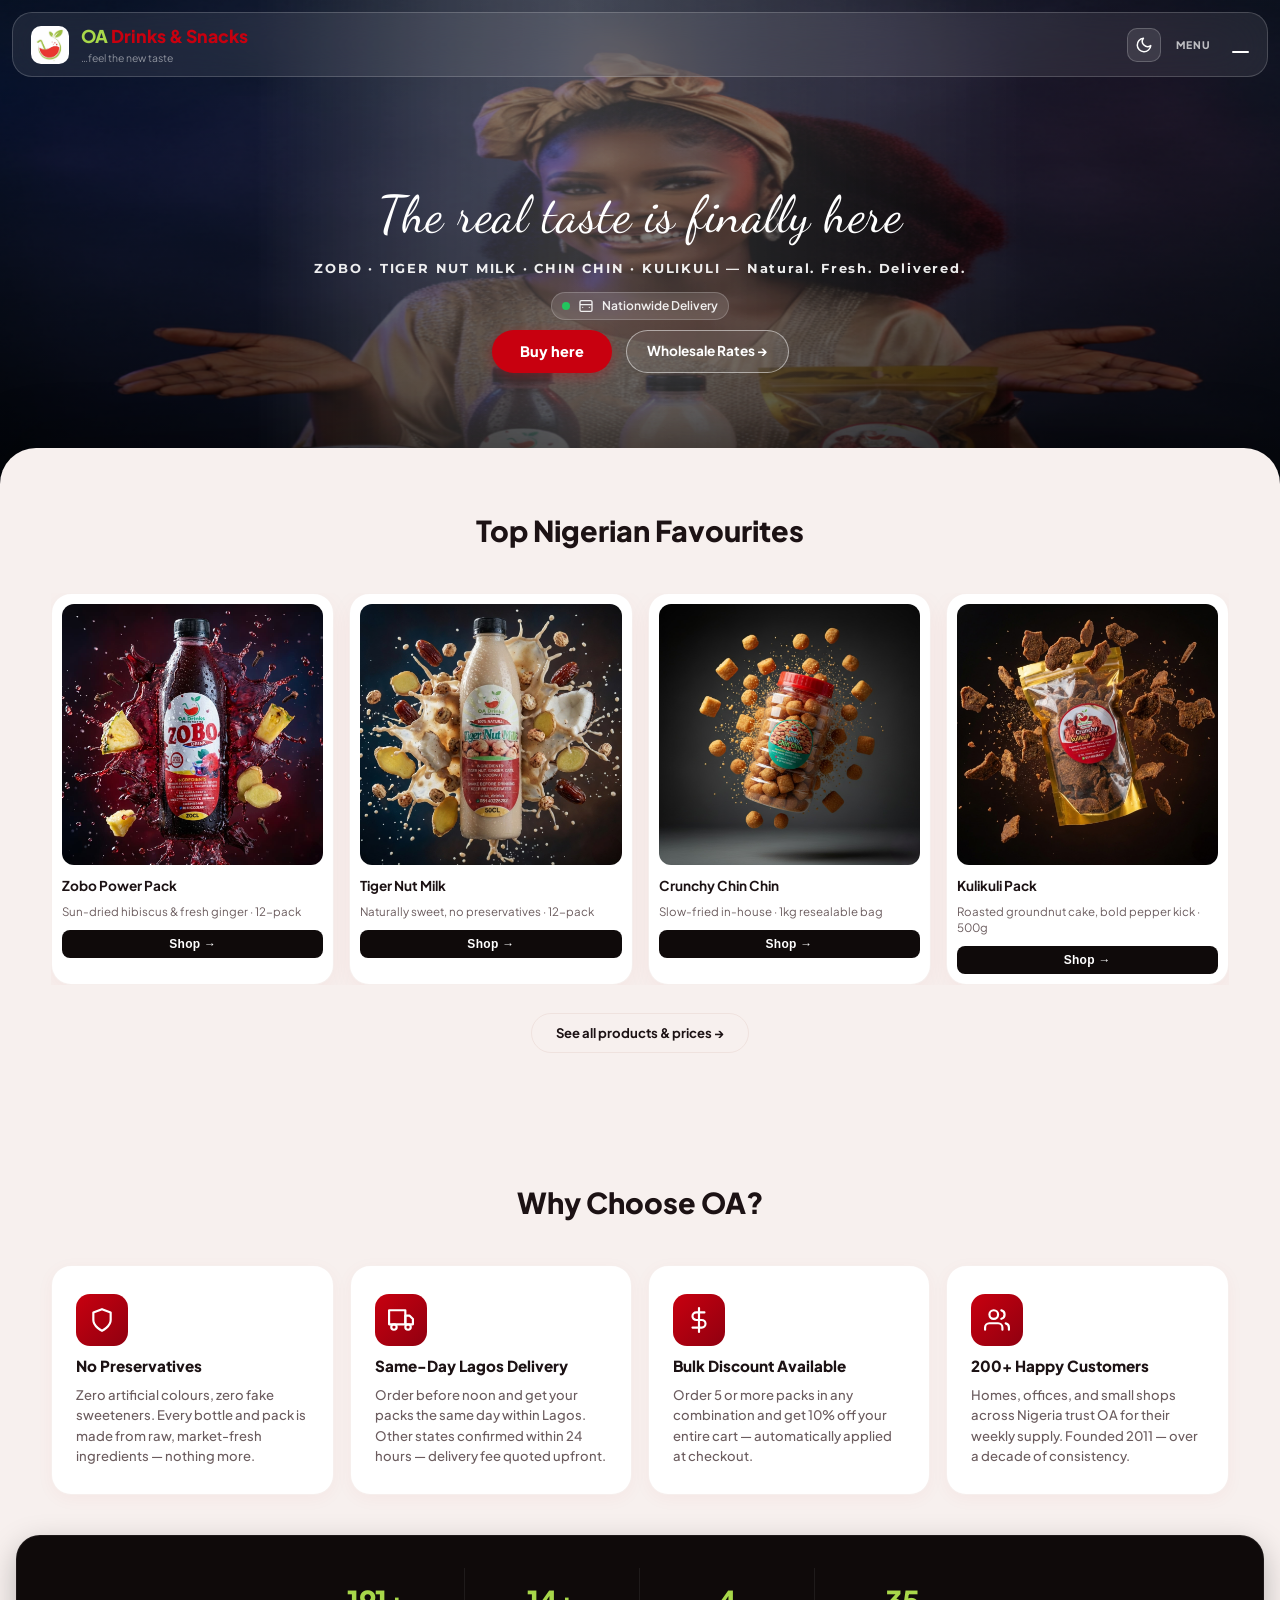
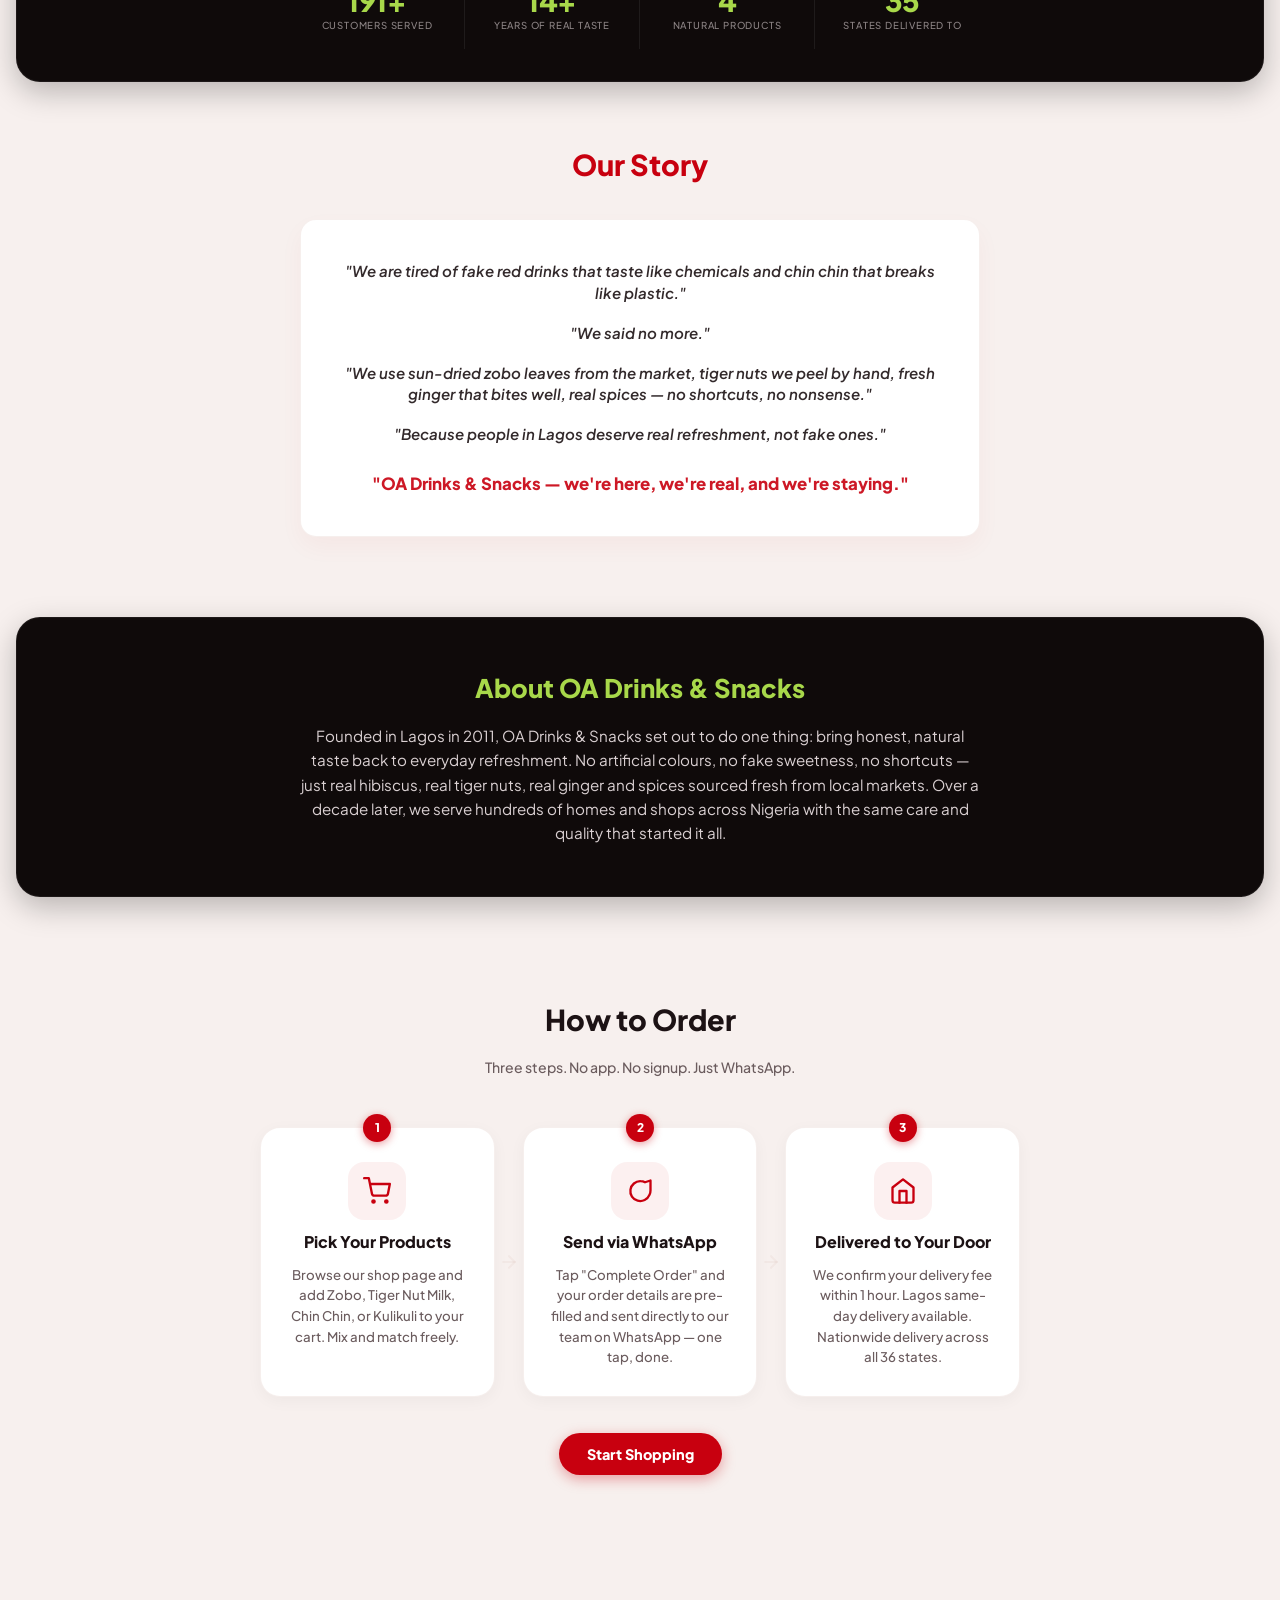
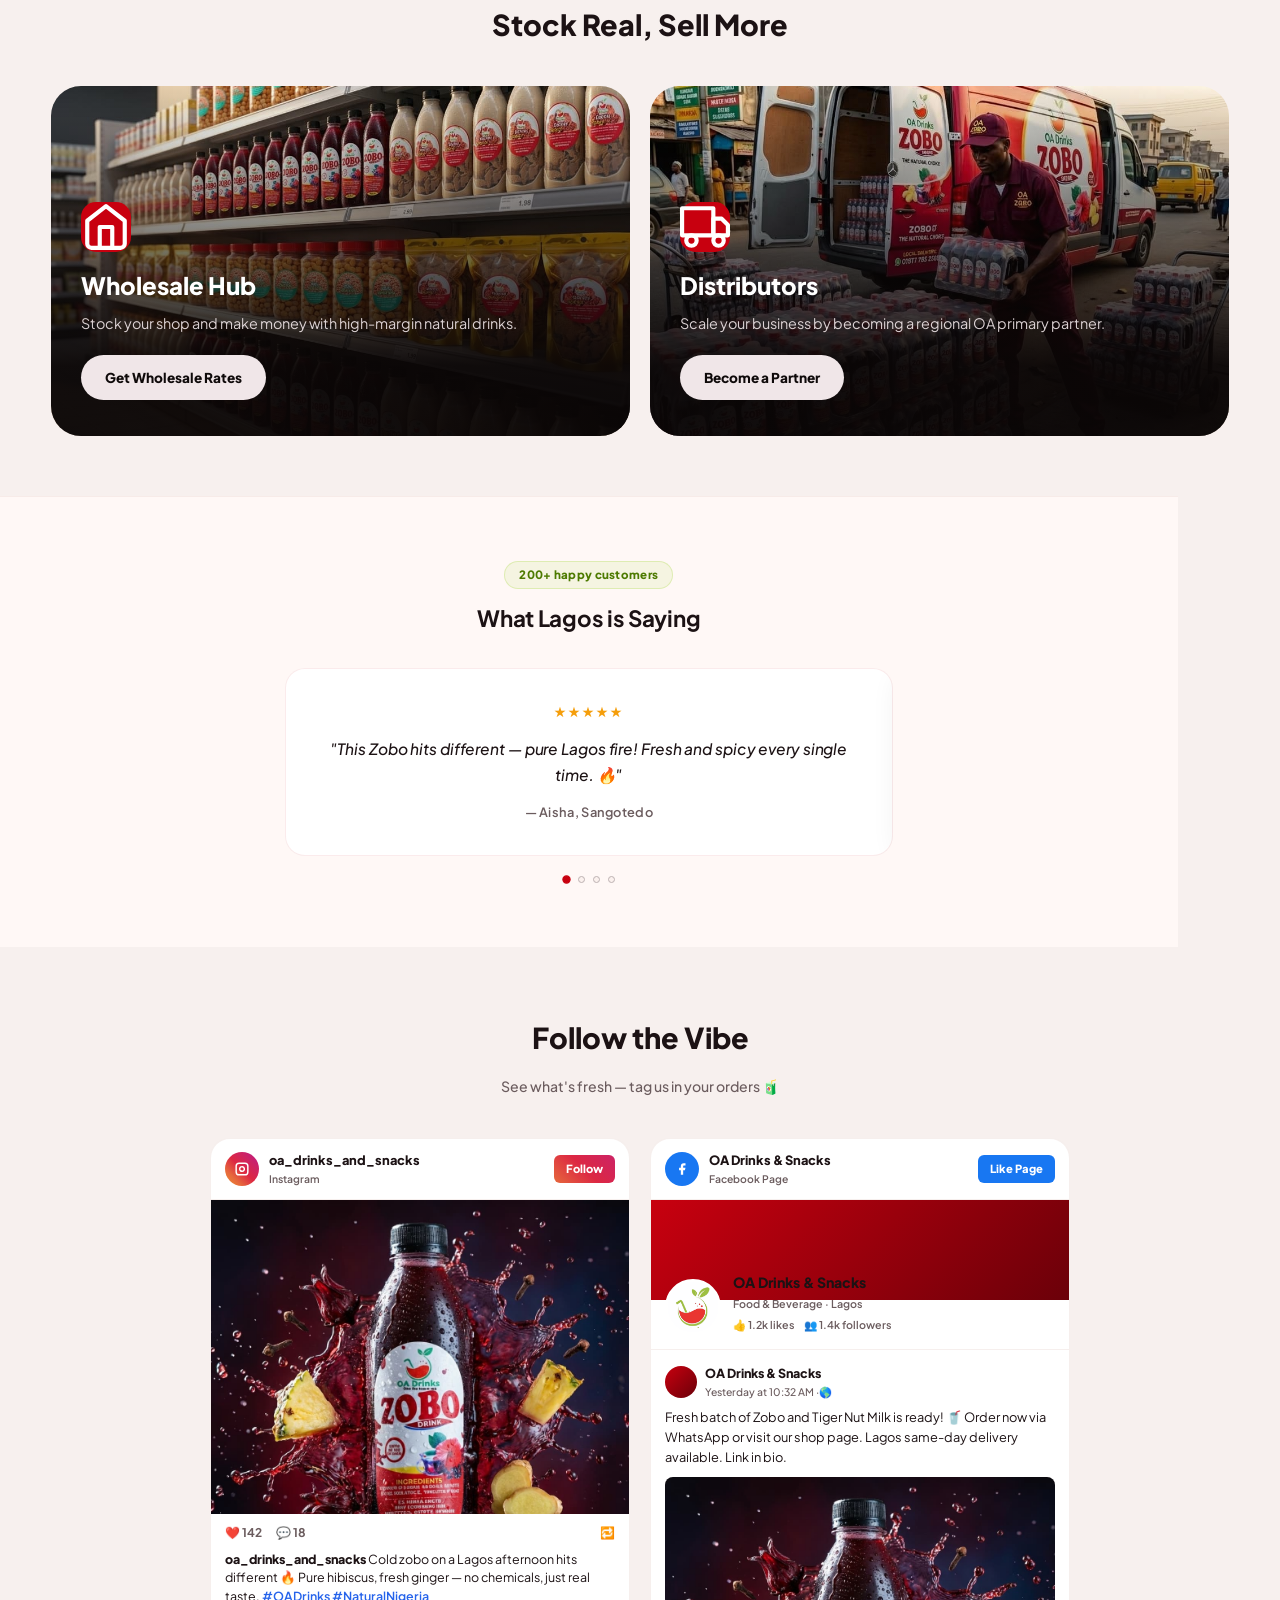
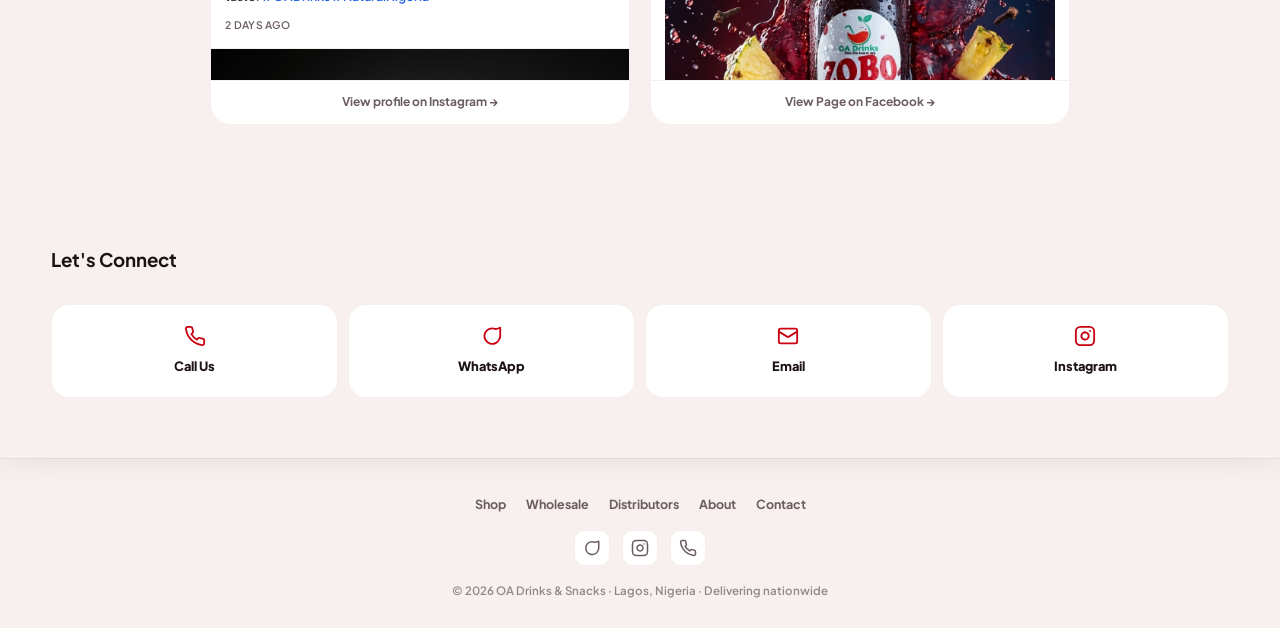
==== commit ab2c9a05: "OA Mobile PC full stack v1" ====
--- a/index.html
+++ b/index.html
@@ -2,7 +2,7 @@
 <html lang="en">
 <head>
   <meta charset="UTF-8" />
-  <meta name="viewport" content="width=device-width, initial-scale=1.0"/>
+  <meta name="viewport" content="width=device-width, initial-scale=1.0, viewport-fit=cover"/>
   <title>OA Drinks & Snacks | The Real Taste is Finally Here</title>
   <link rel="stylesheet" href="index.css" />
   <link href="https://fonts.googleapis.com/css2?family=Plus+Jakarta+Sans:wght@400;500;600;700;800&family=Montserrat:wght@700;900&family=Dancing+Script:wght@400;500;600;700&display=swap" rel="stylesheet">
@@ -67,6 +67,10 @@
   </header>
 
   <section class="parallax-hero">
+    <picture>
+      <source srcset="herohome-desktop.png" media="(min-width: 768px)">
+      <img src="herohome-mobile.png" alt="" class="hero-img" fetchpriority="high" draggable="false">
+    </picture>
     <div class="hero-shimmer-overlay"></div>
     <div class="hero-content">
       <h2 class="hero-title animate-slide-up">
@@ -580,6 +584,7 @@
     Shop Now
   </a>
 
+  <script src="locations.js" defer></script>
   <script src="index.js" defer></script>
 </body>
 </html>
--- a/index.css
+++ b/index.css
@@ -128,21 +128,37 @@
 }
 
 /* ─── Parallax Hero ─────────────────────────────────────────────────────────── */
+/* Fixed height — 420px mobile / 520px desktop.
+   Hero image loaded via <picture> in HTML (mobile vs desktop source).
+   Desktop: position:fixed + JS translateY parallax.
+   Mobile: position:relative, normal flow — no 100vh issues on 2018 Android. */
 .parallax-hero {
   position: fixed;
   top: 0;
   left: 0;
   width: 100%;
-  height: 100vh;
-  background: url('herohome.png') no-repeat center top / cover;
-  background-attachment: fixed;
+  height: 520px;
+  overflow: hidden;
+  z-index: 0;
+  will-change: transform;
+}
+
+/* The <picture><img> inside the hero fills the frame */
+.parallax-hero .hero-img {
+  position: absolute;
+  inset: 0;
+  width: 100%;
+  height: 100%;
+  object-fit: cover;
+  object-position: center top;
+  display: block;
   z-index: 0;
 }
 
 .parallax-hero::before {
   content: "";
   position: absolute; inset: 0;
-  background: linear-gradient(to bottom, rgba(0,0,0,0.32) 0%, rgba(0,0,0,0.62) 100%);
+  background: linear-gradient(to bottom, rgba(0,0,0,0.28) 0%, rgba(0,0,0,0.58) 70%, rgba(0,0,0,0.72) 100%);
   z-index: 1;
 }
 
@@ -154,10 +170,10 @@
     rgba(255,255,255,0.35) 45%,
     rgba(255,255,255,0.25) 55%,
     transparent 80%);
-  animation: heroGlitter 12s linear infinite;
+  animation: heroGlitter 14s linear infinite;
   pointer-events: none;
   mix-blend-mode: screen;
-  opacity: 0.7;
+  opacity: 0.6;
 }
 @keyframes heroGlitter {
   0%   { transform: translateX(-180%); }
@@ -166,19 +182,20 @@
 
 .hero-content {
   position: relative; z-index: 3;
-  height: 100vh;
+  height: 520px;
   display: flex; flex-direction: column;
-  justify-content: flex-start; align-items: center;
+  justify-content: center; align-items: center;
   text-align: center; color: white;
-  padding-top: 130px;
+  padding: 80px 24px 40px;    /* 80px top clears the fixed header */
+  gap: 10px;
 }
 
 .hero-title {
   font-family: 'Dancing Script', cursive;
-  font-size: clamp(2.0rem, 5.2vw, 3.0rem);
+  font-size: clamp(2.2rem, 5.2vw, 3.2rem);
   font-weight: 400;
   line-height: 1.1;
-  margin-bottom: 14px;
+  margin-bottom: 4px;
   letter-spacing: 0.5px;
 }
 .hero-title .word {
@@ -198,22 +215,22 @@
   font-family: 'Montserrat', sans-serif;
   font-size: 0.72rem;
   font-weight: 700;
-  color: #eee;
-  letter-spacing: 1.6px;
-  margin-bottom: 16px;
-  max-width: 85%;
+  color: rgba(255,255,255,0.92);
+  letter-spacing: 1.4px;
+  max-width: 82%;
+  margin-bottom: 4px;
 }
 
 .hero-micro-delivery {
   display: flex; align-items: center; gap: 8px;
-  font-size: 0.78rem; font-weight: 600;
+  font-size: 0.75rem; font-weight: 600;
   color: rgba(255,255,255,0.9);
-  margin-bottom: 12px;
   background: rgba(255,255,255,0.12);
   padding: 4px 10px;
   border-radius: 999px;
   backdrop-filter: blur(8px);
   border: 1px solid rgba(255,255,255,0.2);
+  order: 1;   /* badge sits below CTAs on mobile via flex order */
 }
 .hero-micro-delivery .pulse-dot {
   width: 8px; height: 8px;
@@ -221,30 +238,37 @@
   animation: pulse 2s infinite;
 }
 
-.hero-cta-stack { margin-top: 8px; }
+.hero-cta-stack {
+  display: flex;
+  flex-direction: row;
+  flex-wrap: wrap;
+  gap: 10px;
+  justify-content: center;
+  order: 0;   /* CTAs always above badge */
+}
 
 .btn-primary {
   background: var(--zobo-red);
   color: white;
-  padding: 8px 22px;
+  padding: 9px 24px;
   border-radius: 50px;
   text-decoration: none;
   font-weight: 800;
   display: inline-block;
-  box-shadow: 0 4px 12px rgba(200,0,15,0.28);
+  box-shadow: 0 4px 14px rgba(200,0,15,0.35);
   transition: 0.3s cubic-bezier(0.4, 0, 0.2, 1);
-  font-size: 0.82rem;
+  font-size: 0.85rem;
 }
 
 /* ─── Floating scroll container ─────────────────────────────────────────────── */
+/* Fixed-height hero means no 100vh lies — margin-top is simply hero height minus overlap */
 .scroll-container {
   position: relative;
   z-index: 10;
-  /* Shifted 6 ruler inches (576px) up to overlap the hero */
-  margin-top: calc(100vh - 576px);
+  margin-top: 448px;    /* 520px hero - 72px overlap */
   background: var(--bg-cream);
   border-radius: 36px 36px 0 0;
-  box-shadow: 0 -18px 48px rgba(0,0,0,0.18);
+  box-shadow: 0 -18px 48px rgba(0,0,0,0.22);
   min-height: 100vh;
 }
 
@@ -520,37 +544,33 @@
   .mini-product-grid { grid-template-columns: repeat(4, 1fr); }
   .path-cards { grid-template-columns: 1fr 1fr; }
   .contact-grid { grid-template-columns: repeat(4, 1fr); }
-  .hero-title { font-size: clamp(2.8rem, 5.5vw, 3.8rem); }
-  .hero-subtitle { font-size: 0.88rem; }
-  .btn-primary { padding: 9px 26px; font-size: 0.88rem; }
+  .hero-title { font-size: clamp(2.8rem, 4vw, 3.6rem); }
+  .hero-subtitle { font-size: 0.82rem; letter-spacing: 1.8px; }
+  .btn-primary { padding: 10px 28px; font-size: 0.9rem; }
+  .hero-cta-stack { gap: 14px; }
+  .hero-micro-delivery { order: 0; }  /* badge back above CTAs on desktop */
+  .hero-cta-stack { order: 1; }
   .reviews-section { border-radius: 0; }
 }
 
 /* ─── Mobile (≤767px) ────────────────────────────────────────────────────────── */
 @media (max-width: 767px) {
   .parallax-hero {
-    position: fixed;
-    top: 0;
-    left: 0;
-    width: 100%;
-    height: 100vh;
-    background-attachment: scroll;
-    background-position: center top;
-    background-size: cover;
-    z-index: 0;
+    position: relative;
+    height: 420px;
+    will-change: auto;
   }
 
   .hero-content {
-    height: 100vh;
-    padding-top: 110px;
-  }
-
-  .hero-title {
-    margin-top: 10px;
-  }
+    height: 420px;
+    padding: 72px 20px 32px;
+    gap: 8px;
+  }
+
+  .hero-title { font-size: clamp(1.8rem, 7vw, 2.4rem); }
 
   .scroll-container {
-    margin-top: calc(100vh - 576px);
+    margin-top: -48px;
     border-radius: 28px 28px 0 0;
     box-shadow: 0 -14px 36px rgba(0,0,0,0.2);
   }
@@ -560,30 +580,18 @@
     margin: 0;
   }
 
-  .testimonial-card {
-    padding: 24px 20px;
-  }
-
-  .review-text {
-    font-size: 0.93rem;
-  }
-}
-
-/* ─── Secondary ghost CTA in hero (UX #8) ───────────────────────────────────── */
-.hero-cta-stack {
-  display: flex;
-  flex-wrap: wrap;
-  gap: 12px;
-  justify-content: center;
-  margin-top: 8px;
-}
+  .testimonial-card { padding: 24px 20px; }
+  .review-text { font-size: 0.93rem; }
+}
+
+/* ─── Secondary ghost CTA in hero ───────────────────────────────────────────── */
 .btn-secondary-ghost {
   color: white;
-  padding: 8px 18px;
+  padding: 9px 20px;
   border-radius: 50px;
   text-decoration: none;
   font-weight: 700;
-  font-size: 0.82rem;
+  font-size: 0.85rem;
   border: 1.5px solid rgba(255,255,255,0.5);
   background: rgba(255,255,255,0.08);
   backdrop-filter: blur(8px);
@@ -1181,3 +1189,155 @@
   font-weight: 600;
 }
 
+/* ═══════════════════════════════════════════════════════════════════════════
+   MOBILE RESPONSIVE — 2018-era Android to current (320px → 390px)
+   All fixes are additive — original layout untouched above 480px.
+   ═══════════════════════════════════════════════════════════════════════════ */
+
+/* ── Contact grid: 2×2 on narrow screens, 4-col only from 480px ── */
+@media (min-width: 480px) {
+  .contact-grid { grid-template-columns: repeat(4, 1fr); }
+}
+
+/* ── 480px and below: general small-screen tightening ── */
+@media (max-width: 480px) {
+  .section-padding { padding: 44px 0; }
+
+  .section-label.centered-title,
+  .section-title.centered-title {
+    font-size: 1.5rem;
+    margin-bottom: 28px;
+  }
+
+  .story-title { font-size: 1.4rem; }
+  .bio-title   { font-size: 1.3rem; }
+
+  .story-card { padding: 28px 20px; }
+
+  /* Vibe cards slightly shorter */
+  .vibe-card { height: 300px; padding: 22px 20px; }
+
+  /* Social embed cards — no horizontal overflow */
+  .social-embed-card { overflow: hidden; width: 100%; }
+  .social-embeds-grid { overflow: hidden; }
+
+  /* How-it-works steps tighten */
+  .how-step { padding: 22px 18px; }
+
+  /* Counter numbers slightly smaller */
+  .counter-number { font-size: 1.5rem; }
+
+  /* Footer spacing */
+  .footer { padding: 28px 16px 22px; }
+}
+
+/* ── 390px and below: header shrink ── */
+@media (max-width: 390px) {
+  .header {
+    top: 8px; left: 8px; right: 8px;
+    padding: 8px 12px;
+  }
+
+  .oa-logo-box { width: 30px; height: 30px; }
+  .logo-container { gap: 8px; }
+  .brand-name { font-size: 0.92rem; }
+  .brand-tagline { font-size: 0.6rem; }
+
+  .nav-right-actions { gap: 10px; }
+  #theme-toggle { width: 30px; height: 30px; }
+  .menu-label { font-size: 0.6rem; }
+
+  /* Hero — tighter padding on smaller header */
+  .hero-content { padding: 64px 16px 24px; gap: 7px; }
+
+  /* CTA buttons: stack and fill on tiny screens */
+  .hero-cta-stack {
+    flex-direction: column;
+    align-items: center;
+    gap: 8px;
+    width: 100%;
+  }
+  .btn-primary,
+  .btn-secondary-ghost {
+    width: 100%;
+    text-align: center;
+    padding: 11px 16px;
+    font-size: 0.85rem;
+  }
+
+  /* Product grid stays 2-col but tighter */
+  .mini-product-grid { gap: 10px; }
+  .mini-info h4 { font-size: 0.78rem; }
+  .mini-desc { font-size: 0.68rem; }
+
+  /* Section headings */
+  .section-label.centered-title,
+  .section-title.centered-title {
+    font-size: 1.35rem;
+    margin-bottom: 22px;
+  }
+
+  /* Why OA grid — single column at 390px */
+  .why-oa-grid { grid-template-columns: 1fr; }
+  .why-card { padding: 20px 16px; }
+
+  /* How steps tighten further */
+  .how-step { padding: 18px 14px; }
+  .how-step-title { font-size: 0.9rem; }
+  .how-step-desc { font-size: 0.78rem; }
+
+  /* Contact grid stays 2×2 — just ensure text doesn't overflow */
+  .slim-contact-item { font-size: 0.72rem; padding: 12px 6px; }
+  .slim-contact-item svg { width: 20px; height: 20px; }
+}
+
+/* ── 320px: the tightest phones (Galaxy A01, Moto E4, etc.) ── */
+@media (max-width: 360px) {
+  .header { padding: 7px 10px; }
+  .brand-name { font-size: 0.82rem; }
+  .brand-tagline { display: none; }   /* hide on truly tiny screens */
+
+  .hero-content { padding: 60px 14px 20px; gap: 6px; }
+
+  .hero-title { font-size: clamp(1.6rem, 8vw, 2.0rem); }
+  .hero-subtitle { display: none; }   /* hidden at 360px — title + CTA enough */
+
+  .hero-micro-delivery { font-size: 0.68rem; padding: 3px 8px; }
+
+  .section-label.centered-title,
+  .section-title.centered-title {
+    font-size: 1.2rem;
+  }
+
+  .mini-info h4 { font-size: 0.73rem; }
+
+  .vibe-card { height: 260px; }
+  .vibe-card h4 { font-size: 1.2rem; }
+  .vibe-card p { font-size: 0.8rem; }
+
+  .bio-title { font-size: 1.15rem; }
+  .bio-text { font-size: 0.85rem; }
+
+  .story-card { padding: 22px 14px; }
+  .story-text { font-size: 0.85rem; }
+
+  .how-step-icon { width: 46px; height: 46px; }
+
+  /* Footer nav wraps tightly */
+  .footer-nav { gap: 4px 14px; }
+  .footer-nav a { font-size: 0.72rem; }
+  .footer-copy { font-size: 0.65rem; }
+
+  /* Sticky pill moves up slightly to avoid bottom bar */
+  .sticky-shop-pill { bottom: 16px; left: 14px; padding: 9px 16px; font-size: 0.78rem; }
+}
+
+/* ── Safe area insets for notched/island phones ── */
+@supports (padding-bottom: env(safe-area-inset-bottom)) {
+  .footer {
+    padding-bottom: calc(28px + env(safe-area-inset-bottom));
+  }
+  .sticky-shop-pill {
+    bottom: calc(24px + env(safe-area-inset-bottom));
+  }
+}
